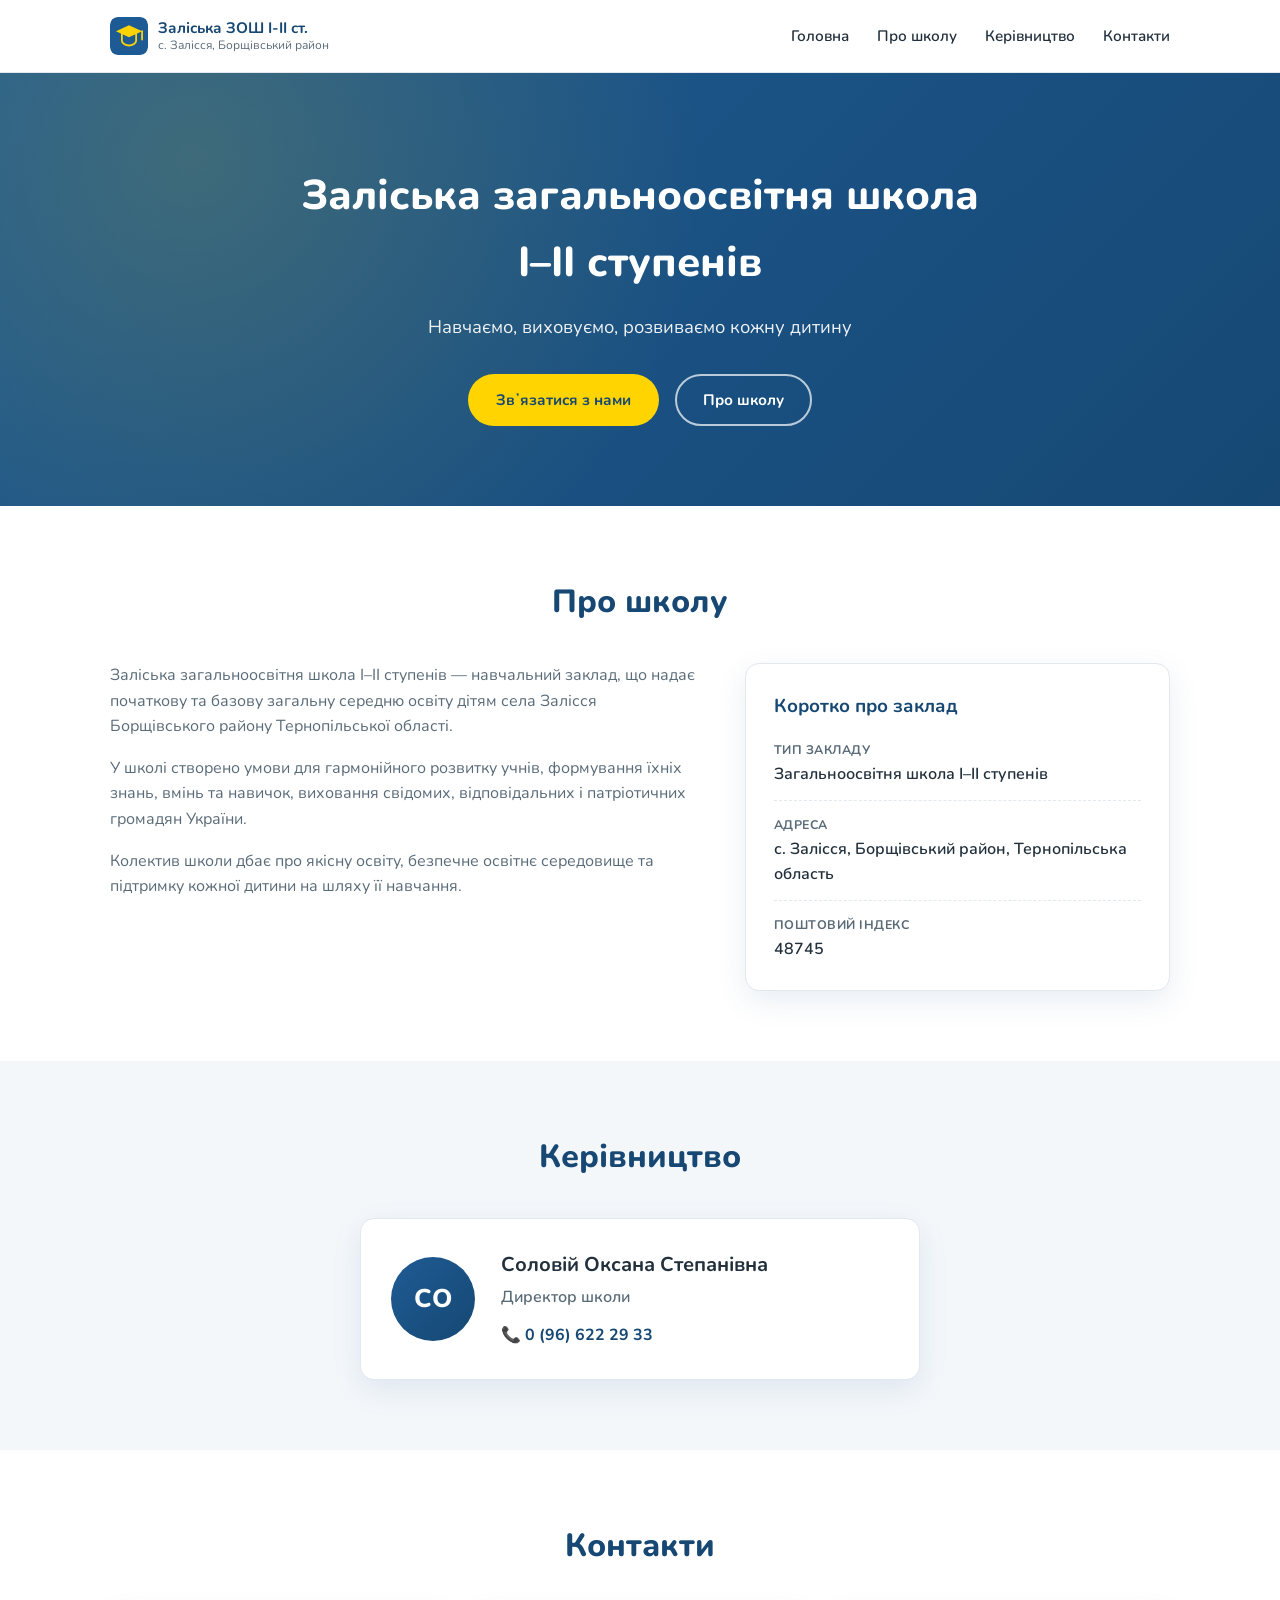
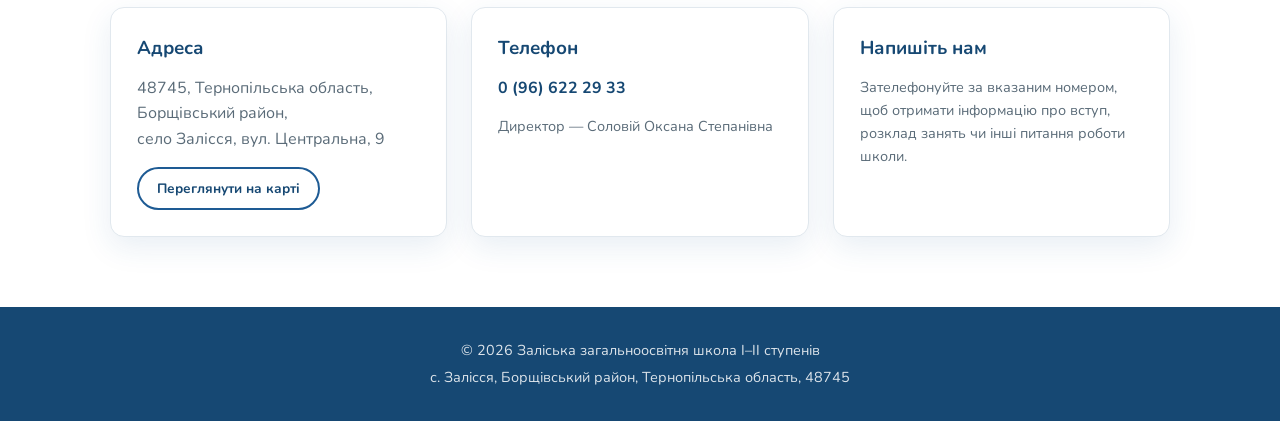
==== index.html @ 1d3a1068 "Add school website for Zaliska ZOSH I-II st. Single-page site (Home, About, Leadership, Contacts) wi" ====
<!DOCTYPE html>
<html lang="uk">
<head>
<meta charset="UTF-8">
<meta name="viewport" content="width=device-width, initial-scale=1.0">
<title>Заліська загальноосвітня школа І-ІІ ступенів</title>
<meta name="description" content="Офіційний сайт Заліської загальноосвітньої школи І-ІІ ступенів, с. Залісся, Борщівський район, Тернопільська область.">
<link rel="icon" type="image/svg+xml" href="assets/favicon.svg">
<link rel="preconnect" href="https://fonts.googleapis.com">
<link rel="preconnect" href="https://fonts.gstatic.com" crossorigin>
<link href="https://fonts.googleapis.com/css2?family=Nunito:wght@400;600;700;800&display=swap" rel="stylesheet">
<link rel="stylesheet" href="css/style.css">
</head>
<body>

<header class="site-header" id="top">
  <div class="container header-inner">
    <a class="brand" href="#top">
      <img src="assets/favicon.svg" alt="" class="brand-logo">
      <span class="brand-text">
        <strong>Заліська ЗОШ І-ІІ ст.</strong>
        <small>с. Залісся, Борщівський район</small>
      </span>
    </a>

    <button class="nav-toggle" id="navToggle" aria-label="Відкрити меню" aria-expanded="false" aria-controls="mainNav">
      <span></span><span></span><span></span>
    </button>

    <nav class="main-nav" id="mainNav">
      <a href="#home">Головна</a>
      <a href="#about">Про школу</a>
      <a href="#leadership">Керівництво</a>
      <a href="#contacts">Контакти</a>
    </nav>
  </div>
</header>

<main>

  <section class="hero" id="home">
    <div class="container hero-inner">
      <h1>Заліська загальноосвітня школа<br>І–ІІ ступенів</h1>
      <p class="hero-subtitle">Навчаємо, виховуємо, розвиваємо кожну дитину</p>
      <div class="hero-actions">
        <a href="#contacts" class="btn btn-primary">Звʼязатися з нами</a>
        <a href="#about" class="btn btn-outline">Про школу</a>
      </div>
    </div>
  </section>

  <section class="section" id="about">
    <div class="container">
      <h2 class="section-title">Про школу</h2>
      <div class="about-grid">
        <div class="about-text">
          <p>
            Заліська загальноосвітня школа І–ІІ ступенів — навчальний заклад, що надає
            початкову та базову загальну середню освіту дітям села Залісся
            Борщівського району Тернопільської області.
          </p>
          <p>
            У школі створено умови для гармонійного розвитку учнів, формування
            їхніх знань, вмінь та навичок, виховання свідомих, відповідальних
            і патріотичних громадян України.
          </p>
          <p>
            Колектив школи дбає про якісну освіту, безпечне освітнє середовище
            та підтримку кожної дитини на шляху її навчання.
          </p>
        </div>
        <div class="about-card">
          <h3>Коротко про заклад</h3>
          <ul class="info-list">
            <li><span>Тип закладу</span>Загальноосвітня школа І–ІІ ступенів</li>
            <li><span>Адреса</span>с. Залісся, Борщівський район, Тернопільська область</li>
            <li><span>Поштовий індекс</span>48745</li>
          </ul>
        </div>
      </div>
    </div>
  </section>

  <section class="section section-alt" id="leadership">
    <div class="container">
      <h2 class="section-title">Керівництво</h2>
      <div class="director-card">
        <div class="director-avatar" aria-hidden="true">СО</div>
        <div class="director-info">
          <h3>Соловій Оксана Степанівна</h3>
          <p class="director-role">Директор школи</p>
          <a class="director-phone" href="tel:+380966222933">
            📞 0 (96) 622 29 33
          </a>
        </div>
      </div>
    </div>
  </section>

  <section class="section" id="contacts">
    <div class="container">
      <h2 class="section-title">Контакти</h2>
      <div class="contacts-grid">

        <div class="contact-card">
          <h3>Адреса</h3>
          <p>
            48745, Тернопільська область,<br>
            Борщівський район,<br>
            село Залісся, вул. Центральна, 9
          </p>
          <a
            class="btn btn-outline btn-small"
            href="https://www.google.com/maps/search/?api=1&query=%D0%A2%D0%B5%D1%80%D0%BD%D0%BE%D0%BF%D1%96%D0%BB%D1%8C%D1%81%D1%8C%D0%BA%D0%B0%20%D0%BE%D0%B1%D0%BB%D0%B0%D1%81%D1%82%D1%8C%2C%20%D0%91%D0%BE%D1%80%D1%89%D1%96%D0%B2%D1%81%D1%8C%D0%BA%D0%B8%D0%B9%20%D1%80%D0%B0%D0%B9%D0%BE%D0%BD%2C%20%D1%81%D0%B5%D0%BB%D0%BE%20%D0%97%D0%B0%D0%BB%D1%96%D1%81%D1%81%D1%8F%2C%20%D0%B2%D1%83%D0%BB.%20%D0%A6%D0%B5%D0%BD%D1%82%D1%80%D0%B0%D0%BB%D1%8C%D0%BD%D0%B0%2C%209"
            target="_blank" rel="noopener">
            Переглянути на карті
          </a>
        </div>

        <div class="contact-card">
          <h3>Телефон</h3>
          <p><a href="tel:+380966222933">0 (96) 622 29 33</a></p>
          <p class="contact-note">Директор — Соловій Оксана Степанівна</p>
        </div>

        <div class="contact-card">
          <h3>Напишіть нам</h3>
          <p class="contact-note">
            Зателефонуйте за вказаним номером, щоб отримати інформацію
            про вступ, розклад занять чи інші питання роботи школи.
          </p>
        </div>

      </div>
    </div>
  </section>

</main>

<footer class="site-footer">
  <div class="container footer-inner">
    <p>© <span id="year"></span> Заліська загальноосвітня школа І–ІІ ступенів</p>
    <p>с. Залісся, Борщівський район, Тернопільська область, 48745</p>
  </div>
</footer>

<script src="js/main.js"></script>
</body>
</html>
---- css/style.css ----
:root {
  --color-primary: #1e5b94;
  --color-primary-dark: #164873;
  --color-accent: #ffd400;
  --color-text: #22303c;
  --color-text-muted: #5a6b78;
  --color-bg: #ffffff;
  --color-bg-alt: #f4f7fa;
  --color-border: #e1e8ee;
  --radius: 14px;
  --shadow: 0 10px 30px rgba(30, 91, 148, 0.1);
  --max-width: 1100px;
  --font: "Nunito", system-ui, -apple-system, "Segoe UI", Roboto, sans-serif;
}

* { box-sizing: border-box; }

html { scroll-behavior: smooth; }

body {
  margin: 0;
  font-family: var(--font);
  color: var(--color-text);
  background: var(--color-bg);
  line-height: 1.6;
}

img { max-width: 100%; display: block; }

.container {
  max-width: var(--max-width);
  margin: 0 auto;
  padding: 0 20px;
}

/* Header */
.site-header {
  position: sticky;
  top: 0;
  z-index: 100;
  background: rgba(255, 255, 255, 0.96);
  backdrop-filter: blur(6px);
  border-bottom: 1px solid var(--color-border);
}

.header-inner {
  display: flex;
  align-items: center;
  justify-content: space-between;
  height: 72px;
}

.brand {
  display: flex;
  align-items: center;
  gap: 10px;
  text-decoration: none;
  color: var(--color-text);
}

.brand-logo {
  width: 38px;
  height: 38px;
  border-radius: 8px;
}

.brand-text {
  display: flex;
  flex-direction: column;
  line-height: 1.25;
}

.brand-text strong {
  font-size: 0.95rem;
  color: var(--color-primary-dark);
}

.brand-text small {
  font-size: 0.75rem;
  color: var(--color-text-muted);
}

.main-nav {
  display: flex;
  gap: 28px;
}

.main-nav a {
  color: var(--color-text);
  text-decoration: none;
  font-weight: 600;
  font-size: 0.95rem;
  transition: color 0.2s ease;
}

.main-nav a:hover {
  color: var(--color-primary);
}

.nav-toggle {
  display: none;
  flex-direction: column;
  justify-content: center;
  gap: 5px;
  width: 40px;
  height: 40px;
  background: none;
  border: none;
  cursor: pointer;
  padding: 0;
}

.nav-toggle span {
  display: block;
  width: 100%;
  height: 2px;
  background: var(--color-primary-dark);
  border-radius: 2px;
}

/* Hero */
.hero {
  background:
    radial-gradient(circle at 15% 20%, rgba(255, 212, 0, 0.15), transparent 45%),
    linear-gradient(135deg, var(--color-primary) 0%, var(--color-primary-dark) 100%);
  color: #fff;
  padding: 90px 0 80px;
  text-align: center;
}

.hero h1 {
  margin: 0 0 16px;
  font-size: clamp(1.8rem, 4vw, 2.6rem);
  font-weight: 800;
}

.hero-subtitle {
  font-size: 1.15rem;
  opacity: 0.92;
  margin: 0 0 32px;
}

.hero-actions {
  display: flex;
  gap: 16px;
  justify-content: center;
  flex-wrap: wrap;
}

/* Buttons */
.btn {
  display: inline-block;
  padding: 12px 26px;
  border-radius: 999px;
  font-weight: 700;
  text-decoration: none;
  font-size: 0.95rem;
  transition: transform 0.15s ease, box-shadow 0.15s ease, background 0.15s ease;
  border: 2px solid transparent;
}

.btn-primary {
  background: var(--color-accent);
  color: var(--color-primary-dark);
}

.btn-primary:hover {
  transform: translateY(-2px);
  box-shadow: 0 8px 20px rgba(255, 212, 0, 0.35);
}

.btn-outline {
  border-color: rgba(255, 255, 255, 0.7);
  color: #fff;
}

.btn-outline:hover {
  background: rgba(255, 255, 255, 0.12);
}

.contact-card .btn-outline {
  border-color: var(--color-primary);
  color: var(--color-primary-dark);
}

.contact-card .btn-outline:hover {
  background: rgba(30, 91, 148, 0.08);
}

.btn-small {
  padding: 9px 18px;
  font-size: 0.85rem;
}

/* Sections */
.section {
  padding: 70px 0;
}

.section-alt {
  background: var(--color-bg-alt);
}

.section-title {
  font-size: clamp(1.5rem, 3vw, 2rem);
  font-weight: 800;
  color: var(--color-primary-dark);
  margin: 0 0 36px;
  text-align: center;
}

/* About */
.about-grid {
  display: grid;
  grid-template-columns: 1.4fr 1fr;
  gap: 40px;
  align-items: start;
}

.about-text p {
  color: var(--color-text-muted);
  margin: 0 0 16px;
}

.about-card {
  background: #fff;
  border: 1px solid var(--color-border);
  border-radius: var(--radius);
  padding: 28px;
  box-shadow: var(--shadow);
}

.about-card h3 {
  margin: 0 0 18px;
  color: var(--color-primary-dark);
}

.info-list {
  list-style: none;
  margin: 0;
  padding: 0;
  display: flex;
  flex-direction: column;
  gap: 14px;
}

.info-list li {
  display: flex;
  flex-direction: column;
  gap: 2px;
  font-weight: 600;
  border-bottom: 1px dashed var(--color-border);
  padding-bottom: 12px;
}

.info-list li:last-child {
  border-bottom: none;
  padding-bottom: 0;
}

.info-list li span {
  font-weight: 700;
  font-size: 0.78rem;
  text-transform: uppercase;
  letter-spacing: 0.04em;
  color: var(--color-text-muted);
}

/* Director */
.director-card {
  display: flex;
  align-items: center;
  gap: 26px;
  background: #fff;
  border: 1px solid var(--color-border);
  border-radius: var(--radius);
  padding: 30px;
  max-width: 560px;
  margin: 0 auto;
  box-shadow: var(--shadow);
}

.director-avatar {
  flex-shrink: 0;
  width: 84px;
  height: 84px;
  border-radius: 50%;
  background: linear-gradient(135deg, var(--color-primary), var(--color-primary-dark));
  color: #fff;
  display: flex;
  align-items: center;
  justify-content: center;
  font-weight: 800;
  font-size: 1.6rem;
}

.director-info h3 {
  margin: 0 0 4px;
  font-size: 1.25rem;
}

.director-role {
  margin: 0 0 12px;
  color: var(--color-text-muted);
  font-weight: 600;
}

.director-phone {
  display: inline-block;
  color: var(--color-primary-dark);
  font-weight: 700;
  text-decoration: none;
}

.director-phone:hover {
  text-decoration: underline;
}

/* Contacts */
.contacts-grid {
  display: grid;
  grid-template-columns: repeat(3, 1fr);
  gap: 24px;
}

.contact-card {
  background: #fff;
  border: 1px solid var(--color-border);
  border-radius: var(--radius);
  padding: 26px;
  box-shadow: var(--shadow);
}

.contact-card h3 {
  margin: 0 0 12px;
  color: var(--color-primary-dark);
}

.contact-card p {
  margin: 0 0 14px;
  color: var(--color-text-muted);
}

.contact-card a {
  color: var(--color-primary-dark);
  font-weight: 700;
  text-decoration: none;
}

.contact-card a:hover {
  text-decoration: underline;
}

.contact-note {
  font-size: 0.9rem;
}

/* Footer */
.site-footer {
  background: var(--color-primary-dark);
  color: rgba(255, 255, 255, 0.85);
  padding: 28px 0;
  text-align: center;
  font-size: 0.9rem;
}

.footer-inner p {
  margin: 4px 0;
}

/* Responsive */
@media (max-width: 860px) {
  .about-grid,
  .contacts-grid {
    grid-template-columns: 1fr;
  }
}

@media (max-width: 720px) {
  .nav-toggle {
    display: flex;
  }

  .main-nav {
    position: absolute;
    top: 72px;
    left: 0;
    right: 0;
    background: #fff;
    border-bottom: 1px solid var(--color-border);
    flex-direction: column;
    gap: 0;
    max-height: 0;
    overflow: hidden;
    transition: max-height 0.25s ease;
  }

  .main-nav.open {
    max-height: 260px;
  }

  .main-nav a {
    padding: 16px 20px;
    border-top: 1px solid var(--color-border);
  }

  .director-card {
    flex-direction: column;
    text-align: center;
  }
}
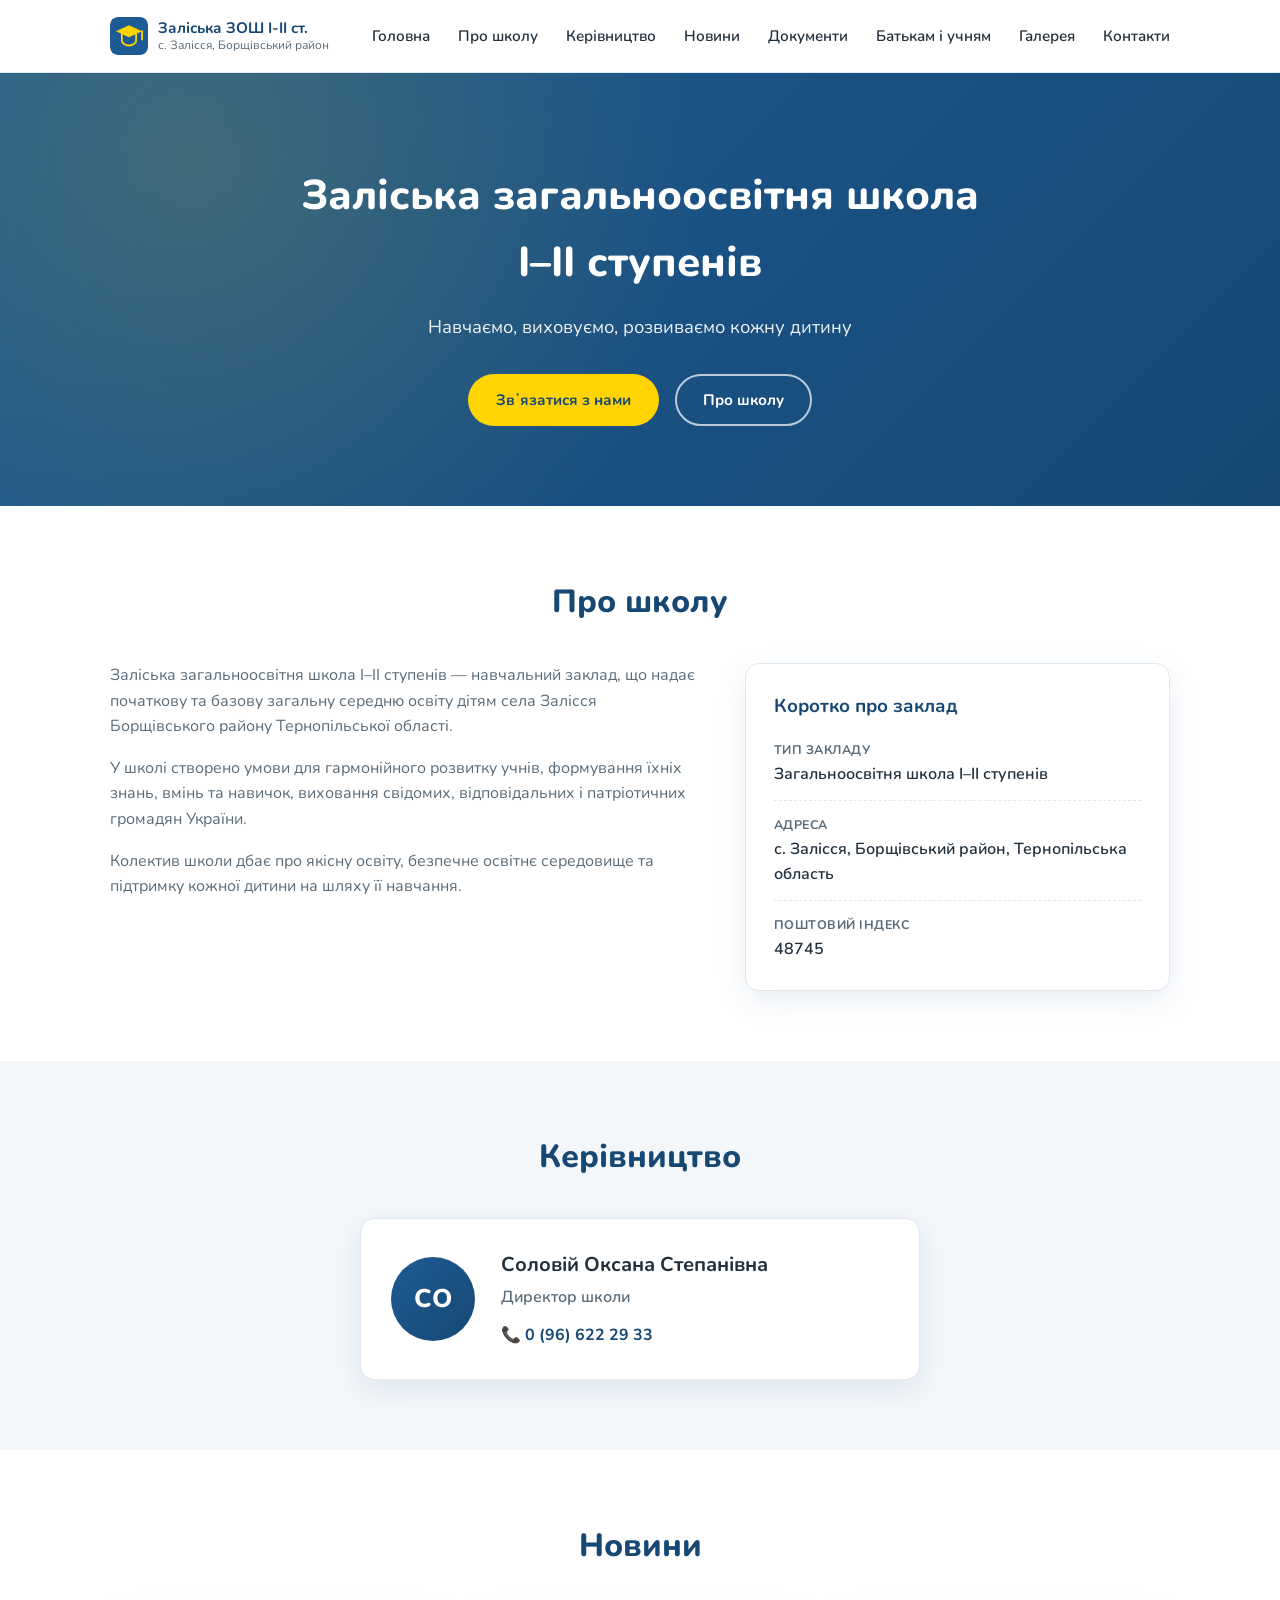
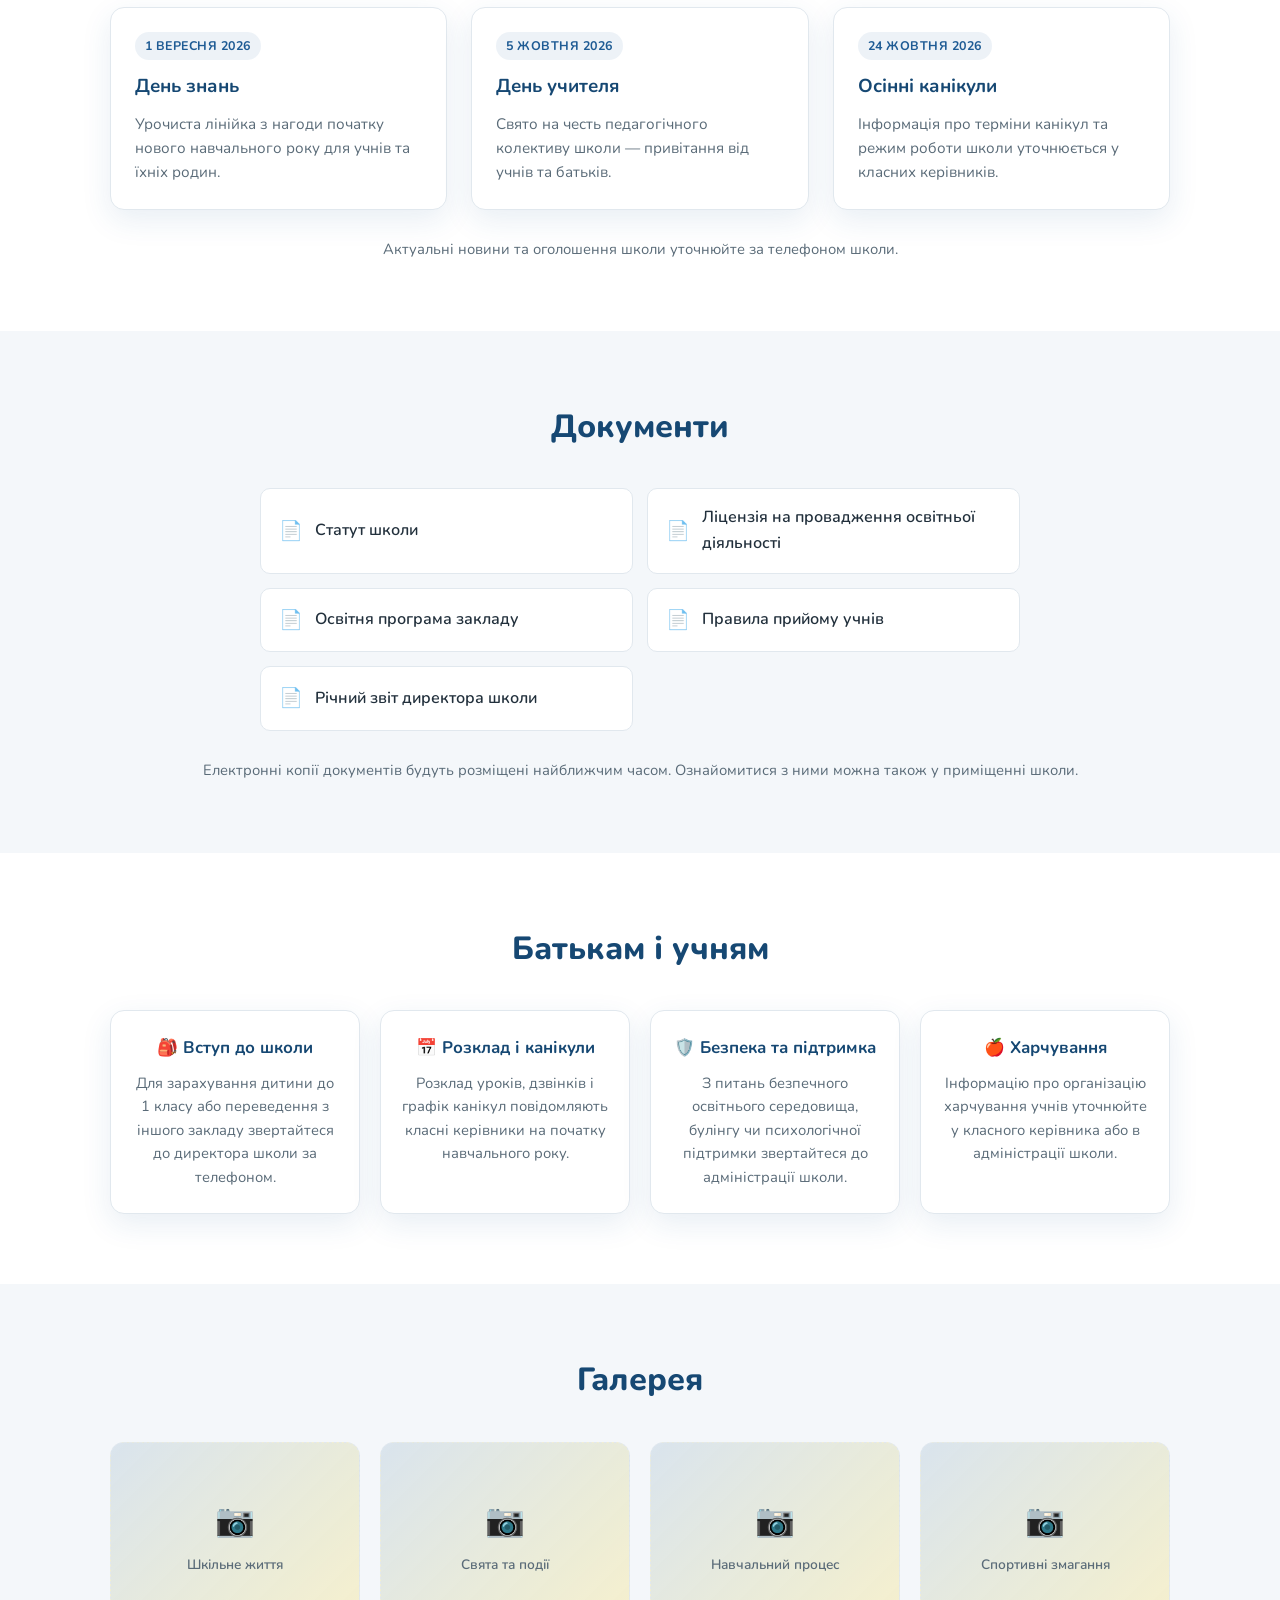
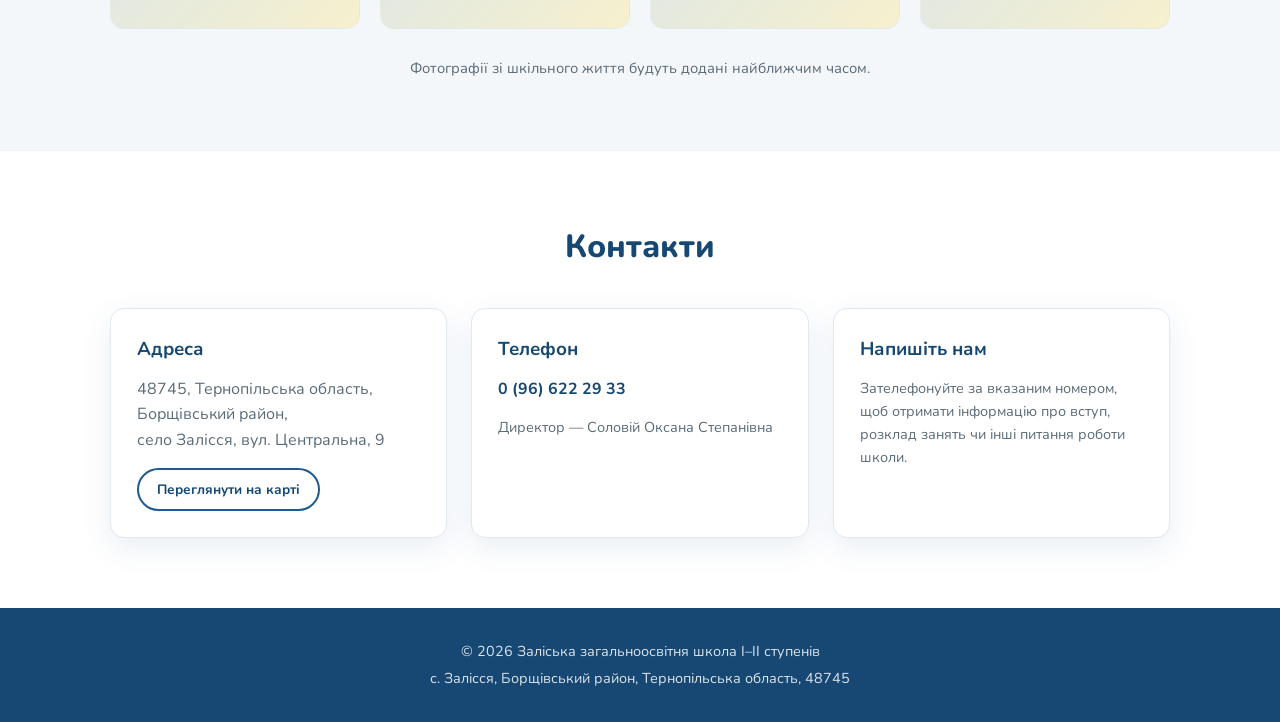
==== commit 57247cff: "Add News, Documents, Parents & Students, and Gallery sections Rounds out the school site with the se" ====
--- a/index.html
+++ b/index.html
@@ -31,6 +31,10 @@
       <a href="#home">Головна</a>
       <a href="#about">Про школу</a>
       <a href="#leadership">Керівництво</a>
+      <a href="#news">Новини</a>
+      <a href="#documents">Документи</a>
+      <a href="#parents">Батькам і учням</a>
+      <a href="#gallery">Галерея</a>
       <a href="#contacts">Контакти</a>
     </nav>
   </div>
@@ -97,6 +101,97 @@
     </div>
   </section>
 
+  <section class="section" id="news">
+    <div class="container">
+      <h2 class="section-title">Новини</h2>
+      <!-- Приклади новин. Замінюйте датою, заголовком і текстом реальної події школи. -->
+      <div class="news-grid">
+        <article class="news-card">
+          <time class="news-date" datetime="2026-09-01">1 вересня 2026</time>
+          <h3>День знань</h3>
+          <p>Урочиста лінійка з нагоди початку нового навчального року для учнів та їхніх родин.</p>
+        </article>
+        <article class="news-card">
+          <time class="news-date" datetime="2026-10-05">5 жовтня 2026</time>
+          <h3>День учителя</h3>
+          <p>Свято на честь педагогічного колективу школи — привітання від учнів та батьків.</p>
+        </article>
+        <article class="news-card">
+          <time class="news-date" datetime="2026-10-24">24 жовтня 2026</time>
+          <h3>Осінні канікули</h3>
+          <p>Інформація про терміни канікул та режим роботи школи уточнюється у класних керівників.</p>
+        </article>
+      </div>
+      <p class="section-note">Актуальні новини та оголошення школи уточнюйте за телефоном школи.</p>
+    </div>
+  </section>
+
+  <section class="section section-alt" id="documents">
+    <div class="container">
+      <h2 class="section-title">Документи</h2>
+      <ul class="docs-list">
+        <li>
+          <span class="docs-icon" aria-hidden="true">📄</span>
+          <span>Статут школи</span>
+        </li>
+        <li>
+          <span class="docs-icon" aria-hidden="true">📄</span>
+          <span>Ліцензія на провадження освітньої діяльності</span>
+        </li>
+        <li>
+          <span class="docs-icon" aria-hidden="true">📄</span>
+          <span>Освітня програма закладу</span>
+        </li>
+        <li>
+          <span class="docs-icon" aria-hidden="true">📄</span>
+          <span>Правила прийому учнів</span>
+        </li>
+        <li>
+          <span class="docs-icon" aria-hidden="true">📄</span>
+          <span>Річний звіт директора школи</span>
+        </li>
+      </ul>
+      <p class="section-note">Електронні копії документів будуть розміщені найближчим часом. Ознайомитися з ними можна також у приміщенні школи.</p>
+    </div>
+  </section>
+
+  <section class="section" id="parents">
+    <div class="container">
+      <h2 class="section-title">Батькам і учням</h2>
+      <div class="parents-grid">
+        <div class="parents-card">
+          <h3>🎒 Вступ до школи</h3>
+          <p>Для зарахування дитини до 1 класу або переведення з іншого закладу звертайтеся до директора школи за телефоном.</p>
+        </div>
+        <div class="parents-card">
+          <h3>📅 Розклад і канікули</h3>
+          <p>Розклад уроків, дзвінків і графік канікул повідомляють класні керівники на початку навчального року.</p>
+        </div>
+        <div class="parents-card">
+          <h3>🛡️ Безпека та підтримка</h3>
+          <p>З питань безпечного освітнього середовища, булінгу чи психологічної підтримки звертайтеся до адміністрації школи.</p>
+        </div>
+        <div class="parents-card">
+          <h3>🍎 Харчування</h3>
+          <p>Інформацію про організацію харчування учнів уточнюйте у класного керівника або в адміністрації школи.</p>
+        </div>
+      </div>
+    </div>
+  </section>
+
+  <section class="section section-alt" id="gallery">
+    <div class="container">
+      <h2 class="section-title">Галерея</h2>
+      <div class="gallery-grid">
+        <div class="gallery-placeholder">📷<span>Шкільне життя</span></div>
+        <div class="gallery-placeholder">📷<span>Свята та події</span></div>
+        <div class="gallery-placeholder">📷<span>Навчальний процес</span></div>
+        <div class="gallery-placeholder">📷<span>Спортивні змагання</span></div>
+      </div>
+      <p class="section-note">Фотографії зі шкільного життя будуть додані найближчим часом.</p>
+    </div>
+  </section>
+
   <section class="section" id="contacts">
     <div class="container">
       <h2 class="section-title">Контакти</h2>
--- a/css/style.css
+++ b/css/style.css
@@ -316,6 +316,134 @@
   text-decoration: underline;
 }
 
+.section-note {
+  margin: 28px 0 0;
+  text-align: center;
+  color: var(--color-text-muted);
+  font-size: 0.92rem;
+}
+
+/* News */
+.news-grid {
+  display: grid;
+  grid-template-columns: repeat(3, 1fr);
+  gap: 24px;
+}
+
+.news-card {
+  background: #fff;
+  border: 1px solid var(--color-border);
+  border-radius: var(--radius);
+  padding: 24px;
+  box-shadow: var(--shadow);
+}
+
+.news-date {
+  display: inline-block;
+  font-size: 0.78rem;
+  font-weight: 700;
+  text-transform: uppercase;
+  letter-spacing: 0.04em;
+  color: var(--color-primary);
+  background: rgba(30, 91, 148, 0.08);
+  padding: 4px 10px;
+  border-radius: 999px;
+  margin-bottom: 12px;
+}
+
+.news-card h3 {
+  margin: 0 0 10px;
+  color: var(--color-primary-dark);
+}
+
+.news-card p {
+  margin: 0;
+  color: var(--color-text-muted);
+  font-size: 0.95rem;
+}
+
+/* Documents */
+.docs-list {
+  list-style: none;
+  margin: 0;
+  padding: 0;
+  display: grid;
+  grid-template-columns: repeat(2, 1fr);
+  gap: 14px;
+  max-width: 760px;
+  margin-inline: auto;
+}
+
+.docs-list li {
+  display: flex;
+  align-items: center;
+  gap: 12px;
+  background: #fff;
+  border: 1px solid var(--color-border);
+  border-radius: 10px;
+  padding: 16px 18px;
+  font-weight: 600;
+}
+
+.docs-icon {
+  font-size: 1.2rem;
+}
+
+/* Parents & students */
+.parents-grid {
+  display: grid;
+  grid-template-columns: repeat(4, 1fr);
+  gap: 20px;
+}
+
+.parents-card {
+  background: #fff;
+  border: 1px solid var(--color-border);
+  border-radius: var(--radius);
+  padding: 24px 20px;
+  box-shadow: var(--shadow);
+  text-align: center;
+}
+
+.parents-card h3 {
+  margin: 0 0 10px;
+  font-size: 1.05rem;
+  color: var(--color-primary-dark);
+}
+
+.parents-card p {
+  margin: 0;
+  color: var(--color-text-muted);
+  font-size: 0.92rem;
+}
+
+/* Gallery */
+.gallery-grid {
+  display: grid;
+  grid-template-columns: repeat(4, 1fr);
+  gap: 20px;
+}
+
+.gallery-placeholder {
+  aspect-ratio: 4 / 3;
+  border-radius: var(--radius);
+  background: linear-gradient(135deg, rgba(30, 91, 148, 0.12), rgba(255, 212, 0, 0.18));
+  border: 1px dashed var(--color-border);
+  display: flex;
+  flex-direction: column;
+  align-items: center;
+  justify-content: center;
+  gap: 8px;
+  font-size: 2rem;
+  color: var(--color-primary);
+}
+
+.gallery-placeholder span {
+  font-size: 0.85rem;
+  font-weight: 600;
+  color: var(--color-text-muted);
+}
+
 /* Contacts */
 .contacts-grid {
   display: grid;
@@ -371,8 +499,15 @@
 /* Responsive */
 @media (max-width: 860px) {
   .about-grid,
-  .contacts-grid {
+  .contacts-grid,
+  .news-grid {
     grid-template-columns: 1fr;
+  }
+
+  .parents-grid,
+  .gallery-grid,
+  .docs-list {
+    grid-template-columns: 1fr 1fr;
   }
 }
 
@@ -392,11 +527,18 @@
     gap: 0;
     max-height: 0;
     overflow: hidden;
+    overflow-y: auto;
     transition: max-height 0.25s ease;
   }
 
   .main-nav.open {
-    max-height: 260px;
+    max-height: calc(100vh - 72px);
+  }
+
+  .parents-grid,
+  .gallery-grid,
+  .docs-list {
+    grid-template-columns: 1fr;
   }
 
   .main-nav a {
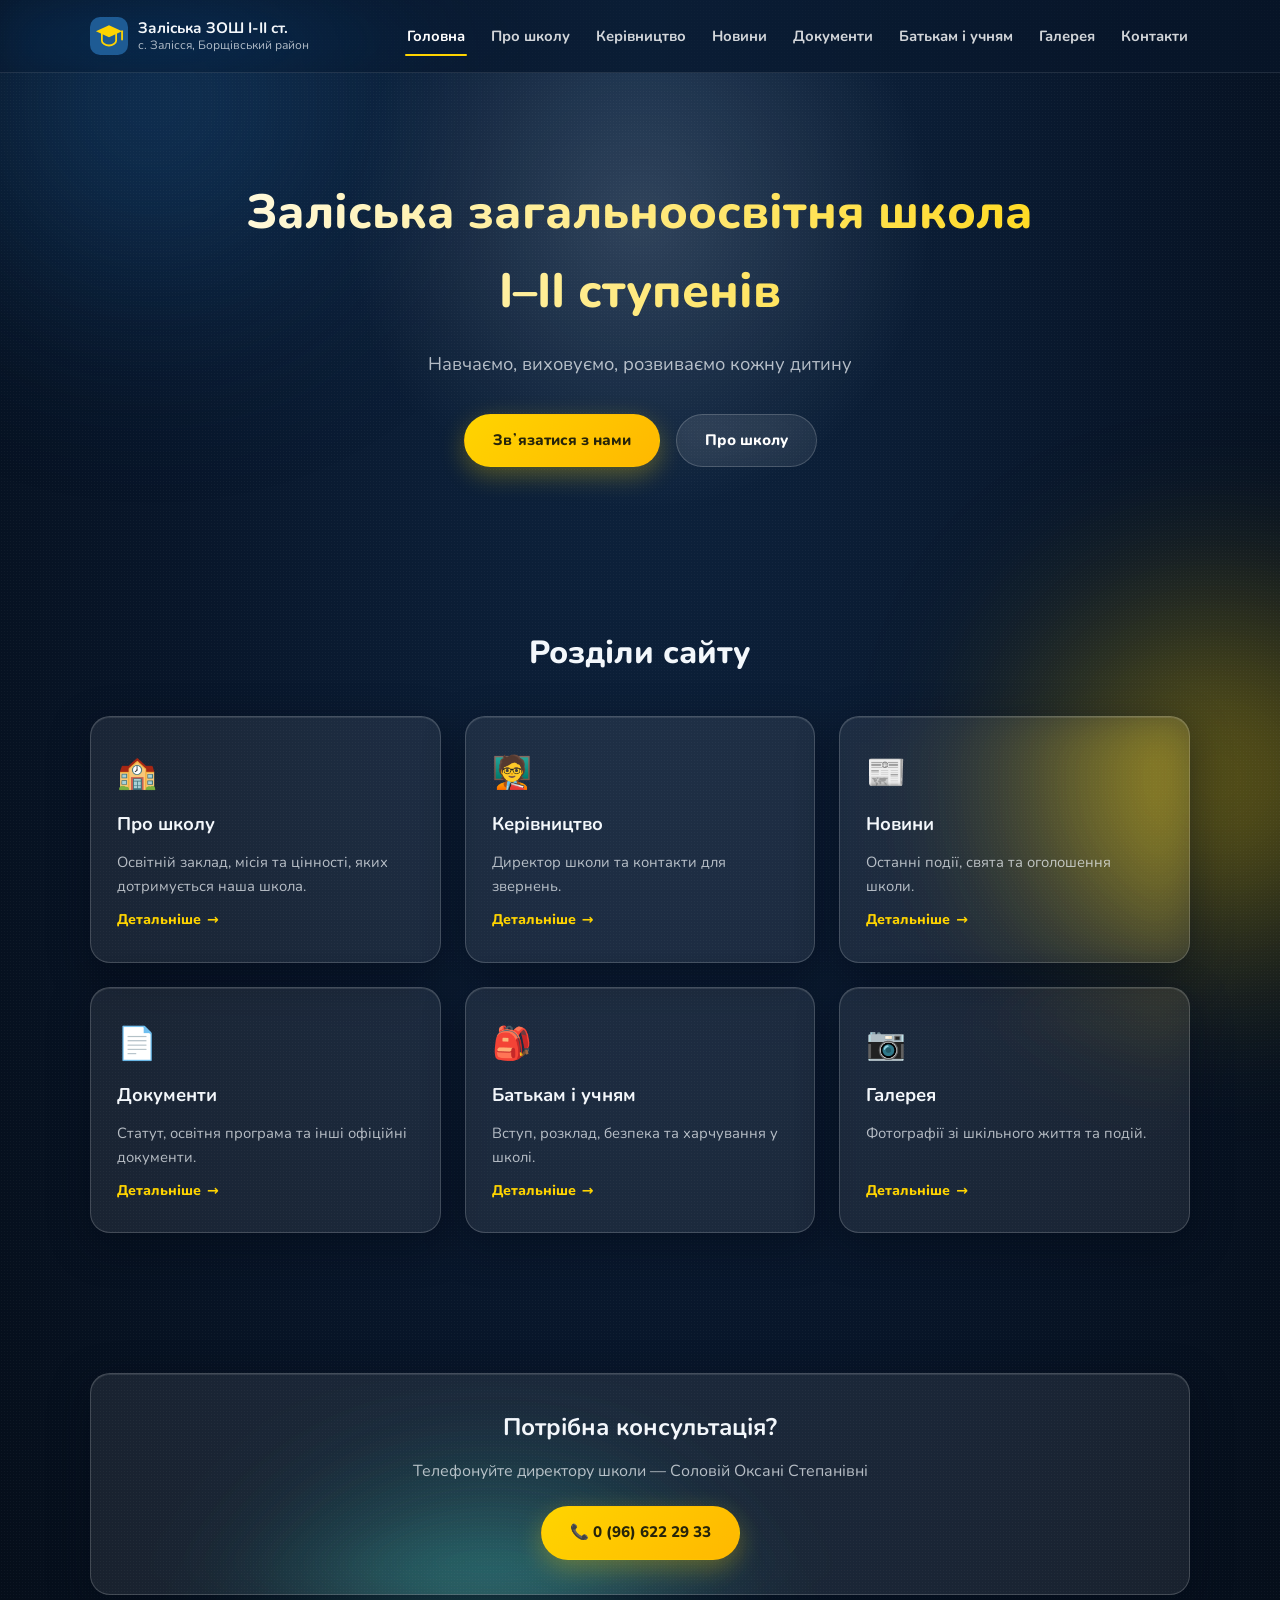
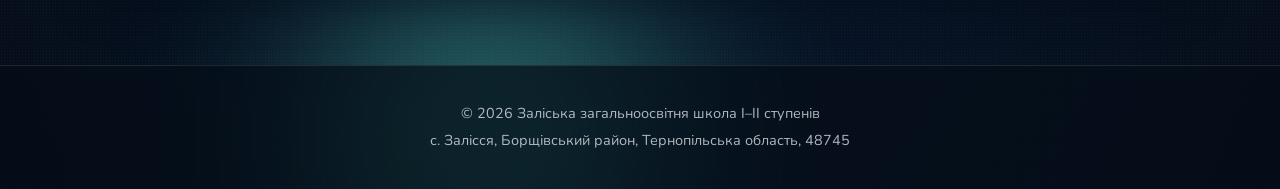
==== commit 178a4358: "Split site into separate pages and redesign with liquid-glass UI Break the single long page into ded" ====
--- a/index.html
+++ b/index.html
@@ -13,9 +13,16 @@
 </head>
 <body>
 
+<div class="bg-blobs" aria-hidden="true">
+  <div class="blob blob-1"></div>
+  <div class="blob blob-2"></div>
+  <div class="blob blob-3"></div>
+</div>
+<div class="grain" aria-hidden="true"></div>
+
 <header class="site-header" id="top">
   <div class="container header-inner">
-    <a class="brand" href="#top">
+    <a class="brand" href="index.html">
       <img src="assets/favicon.svg" alt="" class="brand-logo">
       <span class="brand-text">
         <strong>Заліська ЗОШ І-ІІ ст.</strong>
@@ -28,204 +35,90 @@
     </button>
 
     <nav class="main-nav" id="mainNav">
-      <a href="#home">Головна</a>
-      <a href="#about">Про школу</a>
-      <a href="#leadership">Керівництво</a>
-      <a href="#news">Новини</a>
-      <a href="#documents">Документи</a>
-      <a href="#parents">Батькам і учням</a>
-      <a href="#gallery">Галерея</a>
-      <a href="#contacts">Контакти</a>
+      <a href="index.html">Головна</a>
+      <a href="pro-shkolu.html">Про школу</a>
+      <a href="kerivnytstvo.html">Керівництво</a>
+      <a href="novyny.html">Новини</a>
+      <a href="dokumenty.html">Документи</a>
+      <a href="batky-uchni.html">Батькам і учням</a>
+      <a href="galereya.html">Галерея</a>
+      <a href="kontakty.html">Контакти</a>
     </nav>
   </div>
 </header>
 
 <main>
 
-  <section class="hero" id="home">
+  <section class="hero">
     <div class="container hero-inner">
       <h1>Заліська загальноосвітня школа<br>І–ІІ ступенів</h1>
       <p class="hero-subtitle">Навчаємо, виховуємо, розвиваємо кожну дитину</p>
       <div class="hero-actions">
-        <a href="#contacts" class="btn btn-primary">Звʼязатися з нами</a>
-        <a href="#about" class="btn btn-outline">Про школу</a>
+        <a href="kontakty.html" class="btn btn-primary">Звʼязатися з нами</a>
+        <a href="pro-shkolu.html" class="btn btn-outline">Про школу</a>
       </div>
     </div>
   </section>
 
-  <section class="section" id="about">
+  <section class="section">
     <div class="container">
-      <h2 class="section-title">Про школу</h2>
-      <div class="about-grid">
-        <div class="about-text">
-          <p>
-            Заліська загальноосвітня школа І–ІІ ступенів — навчальний заклад, що надає
-            початкову та базову загальну середню освіту дітям села Залісся
-            Борщівського району Тернопільської області.
-          </p>
-          <p>
-            У школі створено умови для гармонійного розвитку учнів, формування
-            їхніх знань, вмінь та навичок, виховання свідомих, відповідальних
-            і патріотичних громадян України.
-          </p>
-          <p>
-            Колектив школи дбає про якісну освіту, безпечне освітнє середовище
-            та підтримку кожної дитини на шляху її навчання.
-          </p>
-        </div>
-        <div class="about-card">
-          <h3>Коротко про заклад</h3>
-          <ul class="info-list">
-            <li><span>Тип закладу</span>Загальноосвітня школа І–ІІ ступенів</li>
-            <li><span>Адреса</span>с. Залісся, Борщівський район, Тернопільська область</li>
-            <li><span>Поштовий індекс</span>48745</li>
-          </ul>
-        </div>
+      <h2 class="section-title reveal">Розділи сайту</h2>
+      <div class="highlight-grid">
+
+        <a class="highlight-card glass glass-hover reveal" style="--i:0" href="pro-shkolu.html">
+          <span class="highlight-icon">🏫</span>
+          <h3>Про школу</h3>
+          <p>Освітній заклад, місія та цінності, яких дотримується наша школа.</p>
+          <span class="highlight-link">Детальніше <span>→</span></span>
+        </a>
+
+        <a class="highlight-card glass glass-hover reveal" style="--i:1" href="kerivnytstvo.html">
+          <span class="highlight-icon">🧑‍🏫</span>
+          <h3>Керівництво</h3>
+          <p>Директор школи та контакти для звернень.</p>
+          <span class="highlight-link">Детальніше <span>→</span></span>
+        </a>
+
+        <a class="highlight-card glass glass-hover reveal" style="--i:2" href="novyny.html">
+          <span class="highlight-icon">📰</span>
+          <h3>Новини</h3>
+          <p>Останні події, свята та оголошення школи.</p>
+          <span class="highlight-link">Детальніше <span>→</span></span>
+        </a>
+
+        <a class="highlight-card glass glass-hover reveal" style="--i:3" href="dokumenty.html">
+          <span class="highlight-icon">📄</span>
+          <h3>Документи</h3>
+          <p>Статут, освітня програма та інші офіційні документи.</p>
+          <span class="highlight-link">Детальніше <span>→</span></span>
+        </a>
+
+        <a class="highlight-card glass glass-hover reveal" style="--i:4" href="batky-uchni.html">
+          <span class="highlight-icon">🎒</span>
+          <h3>Батькам і учням</h3>
+          <p>Вступ, розклад, безпека та харчування у школі.</p>
+          <span class="highlight-link">Детальніше <span>→</span></span>
+        </a>
+
+        <a class="highlight-card glass glass-hover reveal" style="--i:5" href="galereya.html">
+          <span class="highlight-icon">📷</span>
+          <h3>Галерея</h3>
+          <p>Фотографії зі шкільного життя та подій.</p>
+          <span class="highlight-link">Детальніше <span>→</span></span>
+        </a>
+
       </div>
     </div>
   </section>
 
-  <section class="section section-alt" id="leadership">
+  <section class="section">
     <div class="container">
-      <h2 class="section-title">Керівництво</h2>
-      <div class="director-card">
-        <div class="director-avatar" aria-hidden="true">СО</div>
-        <div class="director-info">
-          <h3>Соловій Оксана Степанівна</h3>
-          <p class="director-role">Директор школи</p>
-          <a class="director-phone" href="tel:+380966222933">
-            📞 0 (96) 622 29 33
-          </a>
-        </div>
-      </div>
-    </div>
-  </section>
-
-  <section class="section" id="news">
-    <div class="container">
-      <h2 class="section-title">Новини</h2>
-      <!-- Приклади новин. Замінюйте датою, заголовком і текстом реальної події школи. -->
-      <div class="news-grid">
-        <article class="news-card">
-          <time class="news-date" datetime="2026-09-01">1 вересня 2026</time>
-          <h3>День знань</h3>
-          <p>Урочиста лінійка з нагоди початку нового навчального року для учнів та їхніх родин.</p>
-        </article>
-        <article class="news-card">
-          <time class="news-date" datetime="2026-10-05">5 жовтня 2026</time>
-          <h3>День учителя</h3>
-          <p>Свято на честь педагогічного колективу школи — привітання від учнів та батьків.</p>
-        </article>
-        <article class="news-card">
-          <time class="news-date" datetime="2026-10-24">24 жовтня 2026</time>
-          <h3>Осінні канікули</h3>
-          <p>Інформація про терміни канікул та режим роботи школи уточнюється у класних керівників.</p>
-        </article>
-      </div>
-      <p class="section-note">Актуальні новини та оголошення школи уточнюйте за телефоном школи.</p>
-    </div>
-  </section>
-
-  <section class="section section-alt" id="documents">
-    <div class="container">
-      <h2 class="section-title">Документи</h2>
-      <ul class="docs-list">
-        <li>
-          <span class="docs-icon" aria-hidden="true">📄</span>
-          <span>Статут школи</span>
-        </li>
-        <li>
-          <span class="docs-icon" aria-hidden="true">📄</span>
-          <span>Ліцензія на провадження освітньої діяльності</span>
-        </li>
-        <li>
-          <span class="docs-icon" aria-hidden="true">📄</span>
-          <span>Освітня програма закладу</span>
-        </li>
-        <li>
-          <span class="docs-icon" aria-hidden="true">📄</span>
-          <span>Правила прийому учнів</span>
-        </li>
-        <li>
-          <span class="docs-icon" aria-hidden="true">📄</span>
-          <span>Річний звіт директора школи</span>
-        </li>
-      </ul>
-      <p class="section-note">Електронні копії документів будуть розміщені найближчим часом. Ознайомитися з ними можна також у приміщенні школи.</p>
-    </div>
-  </section>
-
-  <section class="section" id="parents">
-    <div class="container">
-      <h2 class="section-title">Батькам і учням</h2>
-      <div class="parents-grid">
-        <div class="parents-card">
-          <h3>🎒 Вступ до школи</h3>
-          <p>Для зарахування дитини до 1 класу або переведення з іншого закладу звертайтеся до директора школи за телефоном.</p>
-        </div>
-        <div class="parents-card">
-          <h3>📅 Розклад і канікули</h3>
-          <p>Розклад уроків, дзвінків і графік канікул повідомляють класні керівники на початку навчального року.</p>
-        </div>
-        <div class="parents-card">
-          <h3>🛡️ Безпека та підтримка</h3>
-          <p>З питань безпечного освітнього середовища, булінгу чи психологічної підтримки звертайтеся до адміністрації школи.</p>
-        </div>
-        <div class="parents-card">
-          <h3>🍎 Харчування</h3>
-          <p>Інформацію про організацію харчування учнів уточнюйте у класного керівника або в адміністрації школи.</p>
-        </div>
-      </div>
-    </div>
-  </section>
-
-  <section class="section section-alt" id="gallery">
-    <div class="container">
-      <h2 class="section-title">Галерея</h2>
-      <div class="gallery-grid">
-        <div class="gallery-placeholder">📷<span>Шкільне життя</span></div>
-        <div class="gallery-placeholder">📷<span>Свята та події</span></div>
-        <div class="gallery-placeholder">📷<span>Навчальний процес</span></div>
-        <div class="gallery-placeholder">📷<span>Спортивні змагання</span></div>
-      </div>
-      <p class="section-note">Фотографії зі шкільного життя будуть додані найближчим часом.</p>
-    </div>
-  </section>
-
-  <section class="section" id="contacts">
-    <div class="container">
-      <h2 class="section-title">Контакти</h2>
-      <div class="contacts-grid">
-
-        <div class="contact-card">
-          <h3>Адреса</h3>
-          <p>
-            48745, Тернопільська область,<br>
-            Борщівський район,<br>
-            село Залісся, вул. Центральна, 9
-          </p>
-          <a
-            class="btn btn-outline btn-small"
-            href="https://www.google.com/maps/search/?api=1&query=%D0%A2%D0%B5%D1%80%D0%BD%D0%BE%D0%BF%D1%96%D0%BB%D1%8C%D1%81%D1%8C%D0%BA%D0%B0%20%D0%BE%D0%B1%D0%BB%D0%B0%D1%81%D1%82%D1%8C%2C%20%D0%91%D0%BE%D1%80%D1%89%D1%96%D0%B2%D1%81%D1%8C%D0%BA%D0%B8%D0%B9%20%D1%80%D0%B0%D0%B9%D0%BE%D0%BD%2C%20%D1%81%D0%B5%D0%BB%D0%BE%20%D0%97%D0%B0%D0%BB%D1%96%D1%81%D1%81%D1%8F%2C%20%D0%B2%D1%83%D0%BB.%20%D0%A6%D0%B5%D0%BD%D1%82%D1%80%D0%B0%D0%BB%D1%8C%D0%BD%D0%B0%2C%209"
-            target="_blank" rel="noopener">
-            Переглянути на карті
-          </a>
-        </div>
-
-        <div class="contact-card">
-          <h3>Телефон</h3>
-          <p><a href="tel:+380966222933">0 (96) 622 29 33</a></p>
-          <p class="contact-note">Директор — Соловій Оксана Степанівна</p>
-        </div>
-
-        <div class="contact-card">
-          <h3>Напишіть нам</h3>
-          <p class="contact-note">
-            Зателефонуйте за вказаним номером, щоб отримати інформацію
-            про вступ, розклад занять чи інші питання роботи школи.
-          </p>
-        </div>
-
+      <div class="glass reveal" style="padding: 34px; text-align:center;">
+        <h2 style="margin:0 0 10px;">Потрібна консультація?</h2>
+        <p style="color:var(--color-text-muted); margin:0 0 22px;">
+          Телефонуйте директору школи — Соловій Оксані Степанівні
+        </p>
+        <a class="btn btn-primary" href="tel:+380966222933">📞 0 (96) 622 29 33</a>
       </div>
     </div>
   </section>
@@ -239,6 +132,8 @@
   </div>
 </footer>
 
+<a href="#top" id="toTop" class="glass to-top" aria-label="Прокрутити нагору">↑</a>
+
 <script src="js/main.js"></script>
 </body>
 </html>
--- a/css/style.css
+++ b/css/style.css
@@ -1,31 +1,57 @@
 :root {
-  --color-primary: #1e5b94;
-  --color-primary-dark: #164873;
+  --color-primary: #4fa8ff;
+  --color-primary-dark: #1e5b94;
   --color-accent: #ffd400;
-  --color-text: #22303c;
-  --color-text-muted: #5a6b78;
-  --color-bg: #ffffff;
-  --color-bg-alt: #f4f7fa;
-  --color-border: #e1e8ee;
-  --radius: 14px;
-  --shadow: 0 10px 30px rgba(30, 91, 148, 0.1);
-  --max-width: 1100px;
+  --color-teal: #5eead4;
+  --color-text: #f3f7fb;
+  --color-text-muted: rgba(243, 247, 251, 0.72);
+  --bg-deep: #08162a;
+  --glass-bg: rgba(255, 255, 255, 0.08);
+  --glass-bg-strong: rgba(255, 255, 255, 0.14);
+  --glass-border: rgba(255, 255, 255, 0.18);
+  --radius: 20px;
+  --radius-sm: 12px;
+  --shadow: 0 12px 40px rgba(2, 8, 20, 0.45), inset 0 1px 0 rgba(255, 255, 255, 0.1);
+  --shadow-hover: 0 20px 55px rgba(2, 8, 20, 0.55), inset 0 1px 0 rgba(255, 255, 255, 0.16);
+  --max-width: 1140px;
   --font: "Nunito", system-ui, -apple-system, "Segoe UI", Roboto, sans-serif;
 }
 
 * { box-sizing: border-box; }
 
-html { scroll-behavior: smooth; }
+html {
+  scroll-behavior: smooth;
+}
+
+@media (prefers-reduced-motion: reduce) {
+  html { scroll-behavior: auto; }
+  *, *::before, *::after {
+    animation-duration: 0.001ms !important;
+    animation-iteration-count: 1 !important;
+    transition-duration: 0.001ms !important;
+    scroll-behavior: auto !important;
+  }
+}
 
 body {
   margin: 0;
   font-family: var(--font);
   color: var(--color-text);
-  background: var(--color-bg);
-  line-height: 1.6;
+  background: radial-gradient(ellipse at top, #0f2744 0%, var(--bg-deep) 55%, #050d18 100%);
+  min-height: 100vh;
+  overflow-x: hidden;
+  line-height: 1.65;
+  animation: page-in 0.7s ease both;
+}
+
+@keyframes page-in {
+  from { opacity: 0; transform: translateY(8px); }
+  to { opacity: 1; transform: translateY(0); }
 }
 
 img { max-width: 100%; display: block; }
+
+a { color: inherit; }
 
 .container {
   max-width: var(--max-width);
@@ -33,14 +59,116 @@
   padding: 0 20px;
 }
 
-/* Header */
+/* ---------- Animated liquid background ---------- */
+.bg-blobs {
+  position: fixed;
+  inset: 0;
+  z-index: -2;
+  overflow: hidden;
+  pointer-events: none;
+}
+
+.blob {
+  position: absolute;
+  border-radius: 50%;
+  filter: blur(90px);
+  opacity: 0.55;
+  will-change: transform;
+  animation: drift 24s ease-in-out infinite alternate;
+}
+
+.blob-1 {
+  width: 46vw;
+  height: 46vw;
+  max-width: 560px;
+  max-height: 560px;
+  top: -14vw;
+  left: -10vw;
+  background: radial-gradient(circle, var(--color-primary-dark), transparent 70%);
+  animation-duration: 26s;
+}
+
+.blob-2 {
+  width: 38vw;
+  height: 38vw;
+  max-width: 480px;
+  max-height: 480px;
+  top: 30%;
+  right: -14vw;
+  background: radial-gradient(circle, var(--color-accent), transparent 70%);
+  animation-duration: 30s;
+  animation-delay: -6s;
+}
+
+.blob-3 {
+  width: 42vw;
+  height: 42vw;
+  max-width: 520px;
+  max-height: 520px;
+  bottom: -16vw;
+  left: 18%;
+  background: radial-gradient(circle, var(--color-teal), transparent 70%);
+  animation-duration: 34s;
+  animation-delay: -12s;
+}
+
+@keyframes drift {
+  from { transform: translate(0, 0) scale(1) rotate(0deg); }
+  to { transform: translate(6%, -8%) scale(1.18) rotate(20deg); }
+}
+
+.grain {
+  position: fixed;
+  inset: 0;
+  z-index: -1;
+  pointer-events: none;
+  background-image: radial-gradient(rgba(255, 255, 255, 0.035) 1px, transparent 1px);
+  background-size: 3px 3px;
+}
+
+/* ---------- Glass base ---------- */
+.glass {
+  background: var(--glass-bg);
+  border: 1px solid var(--glass-border);
+  backdrop-filter: blur(22px) saturate(160%);
+  -webkit-backdrop-filter: blur(22px) saturate(160%);
+  border-radius: var(--radius);
+  box-shadow: var(--shadow);
+}
+
+.glass-hover {
+  transition: transform 0.35s ease, box-shadow 0.35s ease, background 0.35s ease, border-color 0.35s ease;
+}
+
+.glass-hover:hover {
+  transform: translateY(-6px);
+  background: var(--glass-bg-strong);
+  border-color: rgba(255, 255, 255, 0.3);
+  box-shadow: var(--shadow-hover);
+}
+
+/* ---------- Scroll reveal ---------- */
+.reveal {
+  opacity: 0;
+  transform: translateY(30px);
+  transition: opacity 0.7s ease, transform 0.7s ease;
+  transition-delay: calc(var(--i, 0) * 90ms);
+}
+
+.reveal.in-view {
+  opacity: 1;
+  transform: translateY(0);
+}
+
+/* ---------- Header ---------- */
 .site-header {
   position: sticky;
   top: 0;
   z-index: 100;
-  background: rgba(255, 255, 255, 0.96);
-  backdrop-filter: blur(6px);
-  border-bottom: 1px solid var(--color-border);
+  background: rgba(8, 22, 42, 0.55);
+  backdrop-filter: blur(18px) saturate(160%);
+  -webkit-backdrop-filter: blur(18px) saturate(160%);
+  border-bottom: 1px solid rgba(255, 255, 255, 0.1);
 }
 
 .header-inner {
@@ -61,7 +189,12 @@
 .brand-logo {
   width: 38px;
   height: 38px;
-  border-radius: 8px;
+  border-radius: 10px;
+  transition: transform 0.4s ease;
+}
+
+.brand:hover .brand-logo {
+  transform: rotate(-8deg) scale(1.08);
 }
 
 .brand-text {
@@ -72,7 +205,6 @@
 
 .brand-text strong {
   font-size: 0.95rem;
-  color: var(--color-primary-dark);
 }
 
 .brand-text small {
@@ -82,19 +214,44 @@
 
 .main-nav {
   display: flex;
-  gap: 28px;
+  gap: 22px;
 }
 
 .main-nav a {
-  color: var(--color-text);
+  position: relative;
+  color: rgba(255, 255, 255, 0.82);
   text-decoration: none;
-  font-weight: 600;
-  font-size: 0.95rem;
+  font-weight: 700;
+  font-size: 0.92rem;
+  padding: 6px 2px;
   transition: color 0.2s ease;
 }
 
+.main-nav a::after {
+  content: "";
+  position: absolute;
+  left: 0;
+  right: 0;
+  bottom: -2px;
+  height: 2px;
+  border-radius: 2px;
+  background: var(--color-accent);
+  transform: scaleX(0);
+  transform-origin: left;
+  transition: transform 0.25s ease;
+}
+
 .main-nav a:hover {
-  color: var(--color-primary);
+  color: #fff;
+}
+
+.main-nav a:hover::after,
+.main-nav a.active::after {
+  transform: scaleX(1);
+}
+
+.main-nav a.active {
+  color: #fff;
 }
 
 .nav-toggle {
@@ -114,30 +271,84 @@
   display: block;
   width: 100%;
   height: 2px;
-  background: var(--color-primary-dark);
+  background: #fff;
   border-radius: 2px;
-}
-
-/* Hero */
+  transition: transform 0.25s ease, opacity 0.25s ease;
+}
+
+.nav-toggle.open span:nth-child(1) { transform: translateY(7px) rotate(45deg); }
+.nav-toggle.open span:nth-child(2) { opacity: 0; }
+.nav-toggle.open span:nth-child(3) { transform: translateY(-7px) rotate(-45deg); }
+
+/* ---------- Hero ---------- */
 .hero {
-  background:
-    radial-gradient(circle at 15% 20%, rgba(255, 212, 0, 0.15), transparent 45%),
-    linear-gradient(135deg, var(--color-primary) 0%, var(--color-primary-dark) 100%);
-  color: #fff;
-  padding: 90px 0 80px;
+  position: relative;
+  padding: 100px 0 90px;
   text-align: center;
+  overflow: hidden;
+}
+
+.hero::before {
+  content: "";
+  position: absolute;
+  inset: 0;
+  background: radial-gradient(500px circle at var(--mx, 50%) var(--my, 30%), rgba(255, 255, 255, 0.14), transparent 60%);
+  pointer-events: none;
+  transition: background 0.15s ease;
+}
+
+.hero-inner {
+  position: relative;
 }
 
 .hero h1 {
-  margin: 0 0 16px;
-  font-size: clamp(1.8rem, 4vw, 2.6rem);
-  font-weight: 800;
+  margin: 0 0 18px;
+  font-size: clamp(1.9rem, 4.4vw, 3rem);
+  font-weight: 800;
+  background: linear-gradient(90deg, #fff, var(--color-accent), var(--color-teal), #fff);
+  background-size: 300% 100%;
+  -webkit-background-clip: text;
+  background-clip: text;
+  color: transparent;
+  animation: shimmer 9s ease-in-out infinite;
+}
+
+@keyframes shimmer {
+  0%, 100% { background-position: 0% 50%; }
+  50% { background-position: 100% 50%; }
 }
 
 .hero-subtitle {
   font-size: 1.15rem;
-  opacity: 0.92;
-  margin: 0 0 32px;
+  color: var(--color-text-muted);
+  margin: 0 0 34px;
+}
+
+.sub-hero {
+  padding: 64px 0 40px;
+  text-align: center;
+}
+
+.sub-hero .eyebrow {
+  display: inline-block;
+  font-size: 0.8rem;
+  font-weight: 800;
+  letter-spacing: 0.08em;
+  text-transform: uppercase;
+  color: var(--color-teal);
+  margin-bottom: 10px;
+}
+
+.sub-hero h1 {
+  margin: 0 0 14px;
+  font-size: clamp(1.7rem, 4vw, 2.4rem);
+  font-weight: 800;
+}
+
+.sub-hero p {
+  max-width: 640px;
+  margin: 0 auto;
+  color: var(--color-text-muted);
 }
 
 .hero-actions {
@@ -147,44 +358,40 @@
   flex-wrap: wrap;
 }
 
-/* Buttons */
+/* ---------- Buttons ---------- */
 .btn {
   display: inline-block;
-  padding: 12px 26px;
+  padding: 13px 28px;
   border-radius: 999px;
-  font-weight: 700;
+  font-weight: 800;
   text-decoration: none;
   font-size: 0.95rem;
-  transition: transform 0.15s ease, box-shadow 0.15s ease, background 0.15s ease;
-  border: 2px solid transparent;
+  transition: transform 0.2s ease, box-shadow 0.2s ease, background 0.2s ease;
+  border: 1px solid transparent;
 }
 
 .btn-primary {
-  background: var(--color-accent);
-  color: var(--color-primary-dark);
+  background: linear-gradient(135deg, var(--color-accent), #ffb800);
+  color: #26240a;
+  box-shadow: 0 8px 24px rgba(255, 212, 0, 0.3);
 }
 
 .btn-primary:hover {
-  transform: translateY(-2px);
-  box-shadow: 0 8px 20px rgba(255, 212, 0, 0.35);
+  transform: translateY(-3px);
+  box-shadow: 0 14px 34px rgba(255, 212, 0, 0.45);
 }
 
 .btn-outline {
-  border-color: rgba(255, 255, 255, 0.7);
+  background: var(--glass-bg);
+  border-color: var(--glass-border);
   color: #fff;
+  backdrop-filter: blur(14px);
+  -webkit-backdrop-filter: blur(14px);
 }
 
 .btn-outline:hover {
-  background: rgba(255, 255, 255, 0.12);
-}
-
-.contact-card .btn-outline {
-  border-color: var(--color-primary);
-  color: var(--color-primary-dark);
-}
-
-.contact-card .btn-outline:hover {
-  background: rgba(30, 91, 148, 0.08);
+  transform: translateY(-3px);
+  background: var(--glass-bg-strong);
 }
 
 .btn-small {
@@ -192,28 +399,87 @@
   font-size: 0.85rem;
 }
 
-/* Sections */
+/* ---------- Sections ---------- */
 .section {
   padding: 70px 0;
-}
-
-.section-alt {
-  background: var(--color-bg-alt);
+  position: relative;
 }
 
 .section-title {
   font-size: clamp(1.5rem, 3vw, 2rem);
   font-weight: 800;
-  color: var(--color-primary-dark);
   margin: 0 0 36px;
   text-align: center;
 }
 
-/* About */
+.section-note {
+  margin: 28px 0 0;
+  text-align: center;
+  color: var(--color-text-muted);
+  font-size: 0.92rem;
+}
+
+/* ---------- Home: highlight cards ---------- */
+.highlight-grid {
+  display: grid;
+  grid-template-columns: repeat(3, 1fr);
+  gap: 24px;
+}
+
+.highlight-card {
+  padding: 30px 26px;
+  text-decoration: none;
+  color: var(--color-text);
+  display: flex;
+  flex-direction: column;
+  gap: 10px;
+}
+
+.highlight-icon {
+  font-size: 2rem;
+  animation: float-icon 4s ease-in-out infinite;
+}
+
+@keyframes float-icon {
+  0%, 100% { transform: translateY(0); }
+  50% { transform: translateY(-8px); }
+}
+
+.highlight-card h3 {
+  margin: 0;
+  font-size: 1.15rem;
+}
+
+.highlight-card p {
+  margin: 0;
+  color: var(--color-text-muted);
+  font-size: 0.92rem;
+  flex-grow: 1;
+}
+
+.highlight-link {
+  font-weight: 800;
+  font-size: 0.88rem;
+  color: var(--color-accent);
+  display: inline-flex;
+  align-items: center;
+  gap: 6px;
+}
+
+.highlight-card:hover .highlight-link span {
+  transform: translateX(4px);
+}
+
+.highlight-link span {
+  transition: transform 0.25s ease;
+  display: inline-block;
+}
+
+/* ---------- About ---------- */
 .about-grid {
   display: grid;
   grid-template-columns: 1.4fr 1fr;
-  gap: 40px;
+  gap: 28px;
   align-items: start;
 }
 
@@ -223,16 +489,11 @@
 }
 
 .about-card {
-  background: #fff;
-  border: 1px solid var(--color-border);
-  border-radius: var(--radius);
   padding: 28px;
-  box-shadow: var(--shadow);
 }
 
 .about-card h3 {
   margin: 0 0 18px;
-  color: var(--color-primary-dark);
 }
 
 .info-list {
@@ -248,8 +509,8 @@
   display: flex;
   flex-direction: column;
   gap: 2px;
-  font-weight: 600;
-  border-bottom: 1px dashed var(--color-border);
+  font-weight: 700;
+  border-bottom: 1px dashed var(--glass-border);
   padding-bottom: 12px;
 }
 
@@ -259,31 +520,54 @@
 }
 
 .info-list li span {
-  font-weight: 700;
-  font-size: 0.78rem;
+  font-weight: 800;
+  font-size: 0.76rem;
   text-transform: uppercase;
-  letter-spacing: 0.04em;
-  color: var(--color-text-muted);
-}
-
-/* Director */
+  letter-spacing: 0.05em;
+  color: var(--color-text-muted);
+}
+
+.values-grid {
+  display: grid;
+  grid-template-columns: repeat(3, 1fr);
+  gap: 22px;
+  margin-top: 40px;
+}
+
+.value-card {
+  padding: 26px 22px;
+  text-align: center;
+}
+
+.value-card .highlight-icon {
+  margin-bottom: 6px;
+}
+
+.value-card h3 {
+  margin: 0 0 8px;
+  font-size: 1.05rem;
+}
+
+.value-card p {
+  margin: 0;
+  color: var(--color-text-muted);
+  font-size: 0.9rem;
+}
+
+/* ---------- Leadership ---------- */
 .director-card {
   display: flex;
   align-items: center;
   gap: 26px;
-  background: #fff;
-  border: 1px solid var(--color-border);
-  border-radius: var(--radius);
-  padding: 30px;
+  padding: 32px;
   max-width: 560px;
   margin: 0 auto;
-  box-shadow: var(--shadow);
 }
 
 .director-avatar {
   flex-shrink: 0;
-  width: 84px;
-  height: 84px;
+  width: 86px;
+  height: 86px;
   border-radius: 50%;
   background: linear-gradient(135deg, var(--color-primary), var(--color-primary-dark));
   color: #fff;
@@ -292,23 +576,24 @@
   justify-content: center;
   font-weight: 800;
   font-size: 1.6rem;
+  box-shadow: 0 0 0 6px rgba(255, 255, 255, 0.08);
 }
 
 .director-info h3 {
   margin: 0 0 4px;
-  font-size: 1.25rem;
+  font-size: 1.3rem;
 }
 
 .director-role {
   margin: 0 0 12px;
   color: var(--color-text-muted);
-  font-weight: 600;
+  font-weight: 700;
 }
 
 .director-phone {
   display: inline-block;
-  color: var(--color-primary-dark);
-  font-weight: 700;
+  color: var(--color-accent);
+  font-weight: 800;
   text-decoration: none;
 }
 
@@ -316,14 +601,7 @@
   text-decoration: underline;
 }
 
-.section-note {
-  margin: 28px 0 0;
-  text-align: center;
-  color: var(--color-text-muted);
-  font-size: 0.92rem;
-}
-
-/* News */
+/* ---------- News ---------- */
 .news-grid {
   display: grid;
   grid-template-columns: repeat(3, 1fr);
@@ -331,21 +609,17 @@
 }
 
 .news-card {
-  background: #fff;
-  border: 1px solid var(--color-border);
-  border-radius: var(--radius);
   padding: 24px;
-  box-shadow: var(--shadow);
 }
 
 .news-date {
   display: inline-block;
-  font-size: 0.78rem;
-  font-weight: 700;
+  font-size: 0.76rem;
+  font-weight: 800;
   text-transform: uppercase;
   letter-spacing: 0.04em;
-  color: var(--color-primary);
-  background: rgba(30, 91, 148, 0.08);
+  color: #1a2233;
+  background: var(--color-teal);
   padding: 4px 10px;
   border-radius: 999px;
   margin-bottom: 12px;
@@ -353,7 +627,6 @@
 
 .news-card h3 {
   margin: 0 0 10px;
-  color: var(--color-primary-dark);
 }
 
 .news-card p {
@@ -362,7 +635,7 @@
   font-size: 0.95rem;
 }
 
-/* Documents */
+/* ---------- Documents ---------- */
 .docs-list {
   list-style: none;
   margin: 0;
@@ -370,7 +643,7 @@
   display: grid;
   grid-template-columns: repeat(2, 1fr);
   gap: 14px;
-  max-width: 760px;
+  max-width: 780px;
   margin-inline: auto;
 }
 
@@ -378,18 +651,21 @@
   display: flex;
   align-items: center;
   gap: 12px;
-  background: #fff;
-  border: 1px solid var(--color-border);
-  border-radius: 10px;
   padding: 16px 18px;
-  font-weight: 600;
+  font-weight: 700;
+  border-radius: var(--radius-sm);
 }
 
 .docs-icon {
   font-size: 1.2rem;
-}
-
-/* Parents & students */
+  transition: transform 0.3s ease;
+}
+
+.docs-list li:hover .docs-icon {
+  transform: rotate(-8deg) scale(1.15);
+}
+
+/* ---------- Parents & students ---------- */
 .parents-grid {
   display: grid;
   grid-template-columns: repeat(4, 1fr);
@@ -397,18 +673,13 @@
 }
 
 .parents-card {
-  background: #fff;
-  border: 1px solid var(--color-border);
-  border-radius: var(--radius);
-  padding: 24px 20px;
-  box-shadow: var(--shadow);
+  padding: 26px 20px;
   text-align: center;
 }
 
 .parents-card h3 {
   margin: 0 0 10px;
   font-size: 1.05rem;
-  color: var(--color-primary-dark);
 }
 
 .parents-card p {
@@ -417,7 +688,7 @@
   font-size: 0.92rem;
 }
 
-/* Gallery */
+/* ---------- Gallery ---------- */
 .gallery-grid {
   display: grid;
   grid-template-columns: repeat(4, 1fr);
@@ -427,24 +698,23 @@
 .gallery-placeholder {
   aspect-ratio: 4 / 3;
   border-radius: var(--radius);
-  background: linear-gradient(135deg, rgba(30, 91, 148, 0.12), rgba(255, 212, 0, 0.18));
-  border: 1px dashed var(--color-border);
   display: flex;
   flex-direction: column;
   align-items: center;
   justify-content: center;
   gap: 8px;
   font-size: 2rem;
-  color: var(--color-primary);
+  color: var(--color-teal);
+  cursor: default;
 }
 
 .gallery-placeholder span {
   font-size: 0.85rem;
-  font-weight: 600;
-  color: var(--color-text-muted);
-}
-
-/* Contacts */
+  font-weight: 700;
+  color: var(--color-text-muted);
+}
+
+/* ---------- Contacts ---------- */
 .contacts-grid {
   display: grid;
   grid-template-columns: repeat(3, 1fr);
@@ -452,16 +722,11 @@
 }
 
 .contact-card {
-  background: #fff;
-  border: 1px solid var(--color-border);
-  border-radius: var(--radius);
   padding: 26px;
-  box-shadow: var(--shadow);
 }
 
 .contact-card h3 {
   margin: 0 0 12px;
-  color: var(--color-primary-dark);
 }
 
 .contact-card p {
@@ -470,8 +735,8 @@
 }
 
 .contact-card a {
-  color: var(--color-primary-dark);
-  font-weight: 700;
+  color: var(--color-accent);
+  font-weight: 800;
   text-decoration: none;
 }
 
@@ -483,11 +748,28 @@
   font-size: 0.9rem;
 }
 
-/* Footer */
+.map-frame {
+  margin-top: 30px;
+  overflow: hidden;
+  border-radius: var(--radius);
+  padding: 6px;
+}
+
+.map-frame iframe {
+  width: 100%;
+  height: 360px;
+  border: 0;
+  border-radius: 14px;
+  display: block;
+  filter: saturate(0.85) contrast(1.05);
+}
+
+/* ---------- Footer ---------- */
 .site-footer {
-  background: var(--color-primary-dark);
-  color: rgba(255, 255, 255, 0.85);
-  padding: 28px 0;
+  background: rgba(5, 13, 24, 0.7);
+  border-top: 1px solid rgba(255, 255, 255, 0.1);
+  color: var(--color-text-muted);
+  padding: 32px 0;
   text-align: center;
   font-size: 0.9rem;
 }
@@ -496,11 +778,44 @@
   margin: 4px 0;
 }
 
-/* Responsive */
-@media (max-width: 860px) {
+/* ---------- Back to top ---------- */
+.to-top {
+  position: fixed;
+  right: 22px;
+  bottom: 22px;
+  width: 48px;
+  height: 48px;
+  border-radius: 50%;
+  display: flex;
+  align-items: center;
+  justify-content: center;
+  color: #fff;
+  font-size: 1.2rem;
+  text-decoration: none;
+  z-index: 90;
+  opacity: 0;
+  transform: translateY(12px) scale(0.9);
+  pointer-events: none;
+  transition: opacity 0.3s ease, transform 0.3s ease, background 0.3s ease;
+}
+
+.to-top.visible {
+  opacity: 1;
+  transform: translateY(0) scale(1);
+  pointer-events: auto;
+}
+
+.to-top:hover {
+  background: var(--glass-bg-strong);
+}
+
+/* ---------- Responsive ---------- */
+@media (max-width: 900px) {
   .about-grid,
   .contacts-grid,
-  .news-grid {
+  .news-grid,
+  .highlight-grid,
+  .values-grid {
     grid-template-columns: 1fr;
   }
 
@@ -521,18 +836,33 @@
     top: 72px;
     left: 0;
     right: 0;
-    background: #fff;
-    border-bottom: 1px solid var(--color-border);
+    background: rgba(8, 22, 42, 0.92);
+    backdrop-filter: blur(18px);
+    border-bottom: 1px solid rgba(255, 255, 255, 0.1);
     flex-direction: column;
     gap: 0;
     max-height: 0;
     overflow: hidden;
     overflow-y: auto;
-    transition: max-height 0.25s ease;
+    transition: max-height 0.3s ease;
   }
 
   .main-nav.open {
     max-height: calc(100vh - 72px);
+  }
+
+  .main-nav a {
+    padding: 16px 20px;
+    border-top: 1px solid rgba(255, 255, 255, 0.08);
+  }
+
+  .main-nav a::after {
+    display: none;
+  }
+
+  .director-card {
+    flex-direction: column;
+    text-align: center;
   }
 
   .parents-grid,
@@ -541,13 +871,8 @@
     grid-template-columns: 1fr;
   }
 
-  .main-nav a {
-    padding: 16px 20px;
-    border-top: 1px solid var(--color-border);
-  }
-
-  .director-card {
-    flex-direction: column;
-    text-align: center;
-  }
-}
+  .to-top {
+    right: 14px;
+    bottom: 14px;
+  }
+}
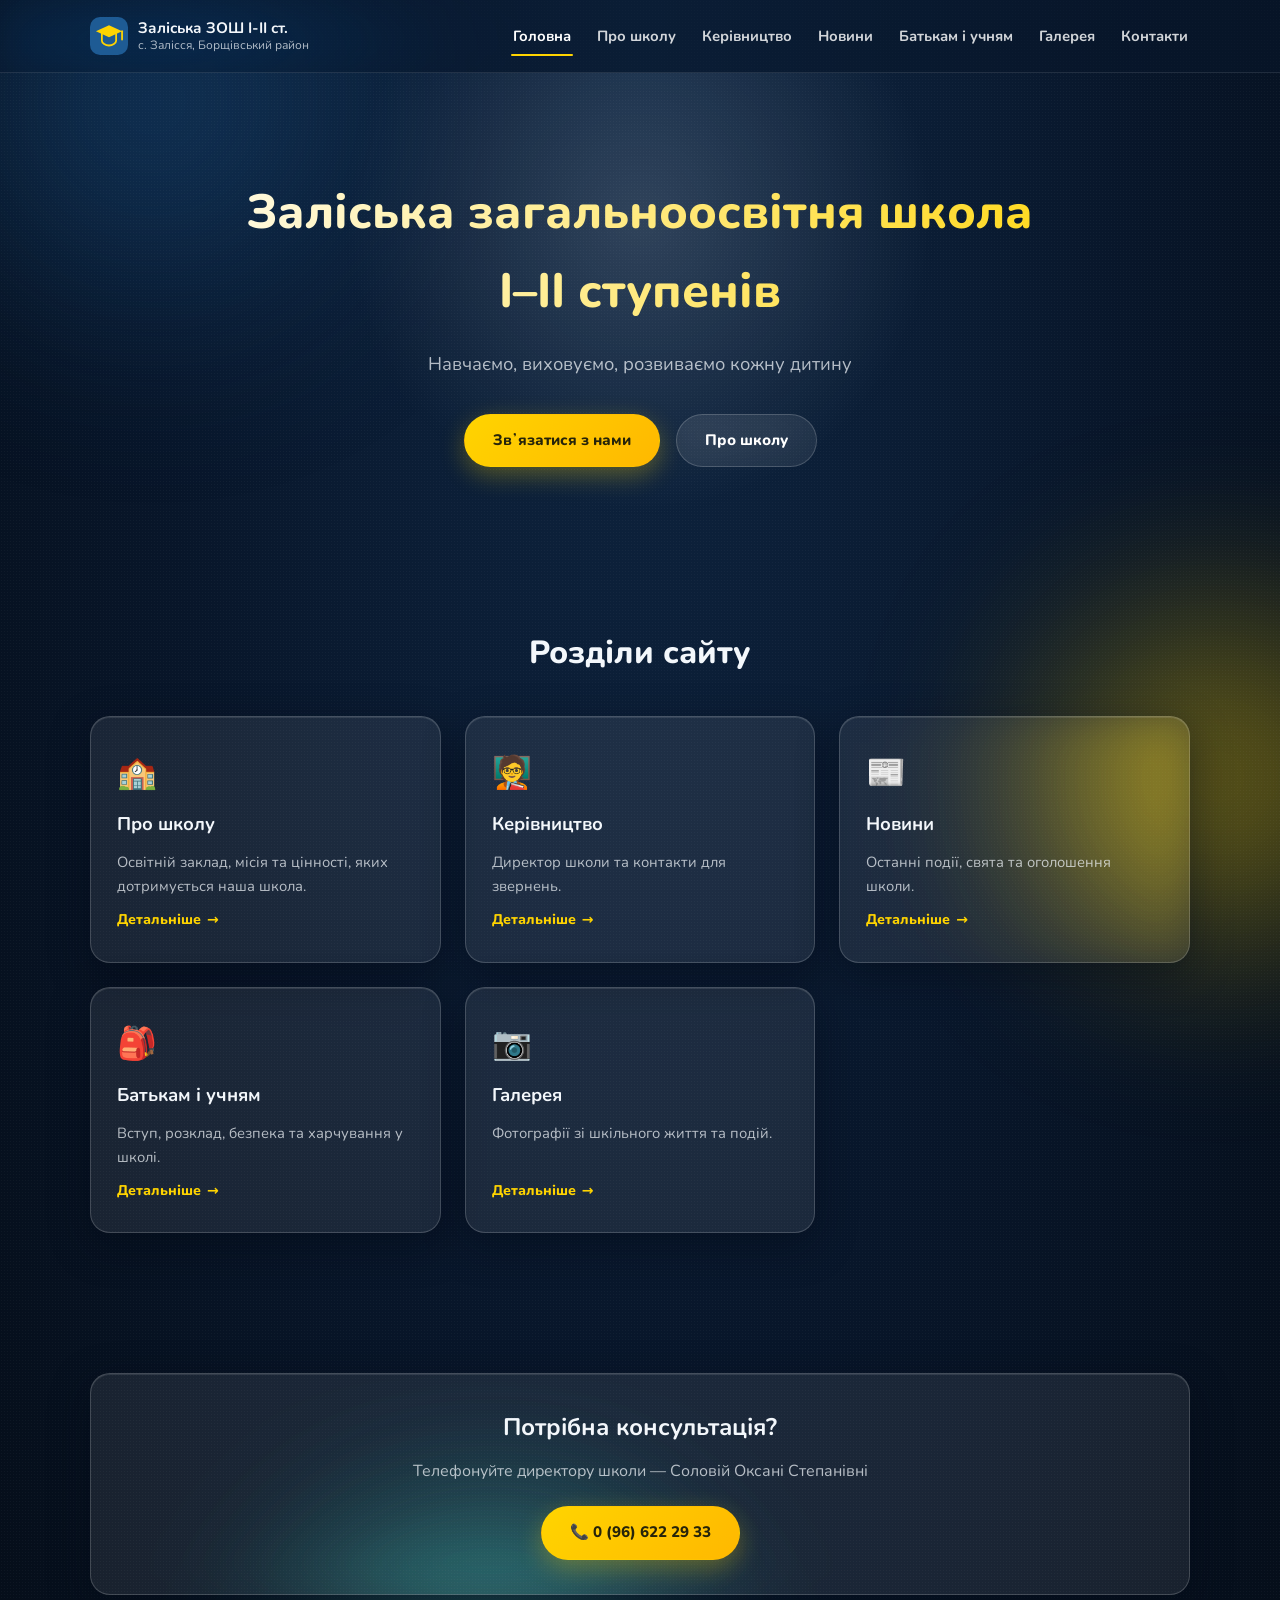
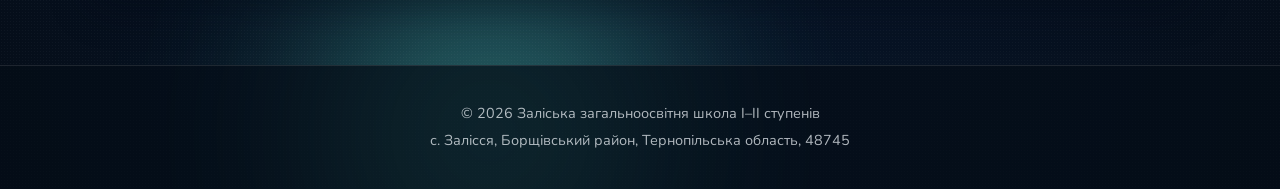
==== commit d0b37b49: "Remove Documents page and use full postal address for the map Drop the Documents tab (no real docume" ====
--- a/index.html
+++ b/index.html
@@ -39,7 +39,6 @@
       <a href="pro-shkolu.html">Про школу</a>
       <a href="kerivnytstvo.html">Керівництво</a>
       <a href="novyny.html">Новини</a>
-      <a href="dokumenty.html">Документи</a>
       <a href="batky-uchni.html">Батькам і учням</a>
       <a href="galereya.html">Галерея</a>
       <a href="kontakty.html">Контакти</a>
@@ -86,21 +85,14 @@
           <span class="highlight-link">Детальніше <span>→</span></span>
         </a>
 
-        <a class="highlight-card glass glass-hover reveal" style="--i:3" href="dokumenty.html">
-          <span class="highlight-icon">📄</span>
-          <h3>Документи</h3>
-          <p>Статут, освітня програма та інші офіційні документи.</p>
-          <span class="highlight-link">Детальніше <span>→</span></span>
-        </a>
-
-        <a class="highlight-card glass glass-hover reveal" style="--i:4" href="batky-uchni.html">
+        <a class="highlight-card glass glass-hover reveal" style="--i:3" href="batky-uchni.html">
           <span class="highlight-icon">🎒</span>
           <h3>Батькам і учням</h3>
           <p>Вступ, розклад, безпека та харчування у школі.</p>
           <span class="highlight-link">Детальніше <span>→</span></span>
         </a>
 
-        <a class="highlight-card glass glass-hover reveal" style="--i:5" href="galereya.html">
+        <a class="highlight-card glass glass-hover reveal" style="--i:4" href="galereya.html">
           <span class="highlight-icon">📷</span>
           <h3>Галерея</h3>
           <p>Фотографії зі шкільного життя та подій.</p>
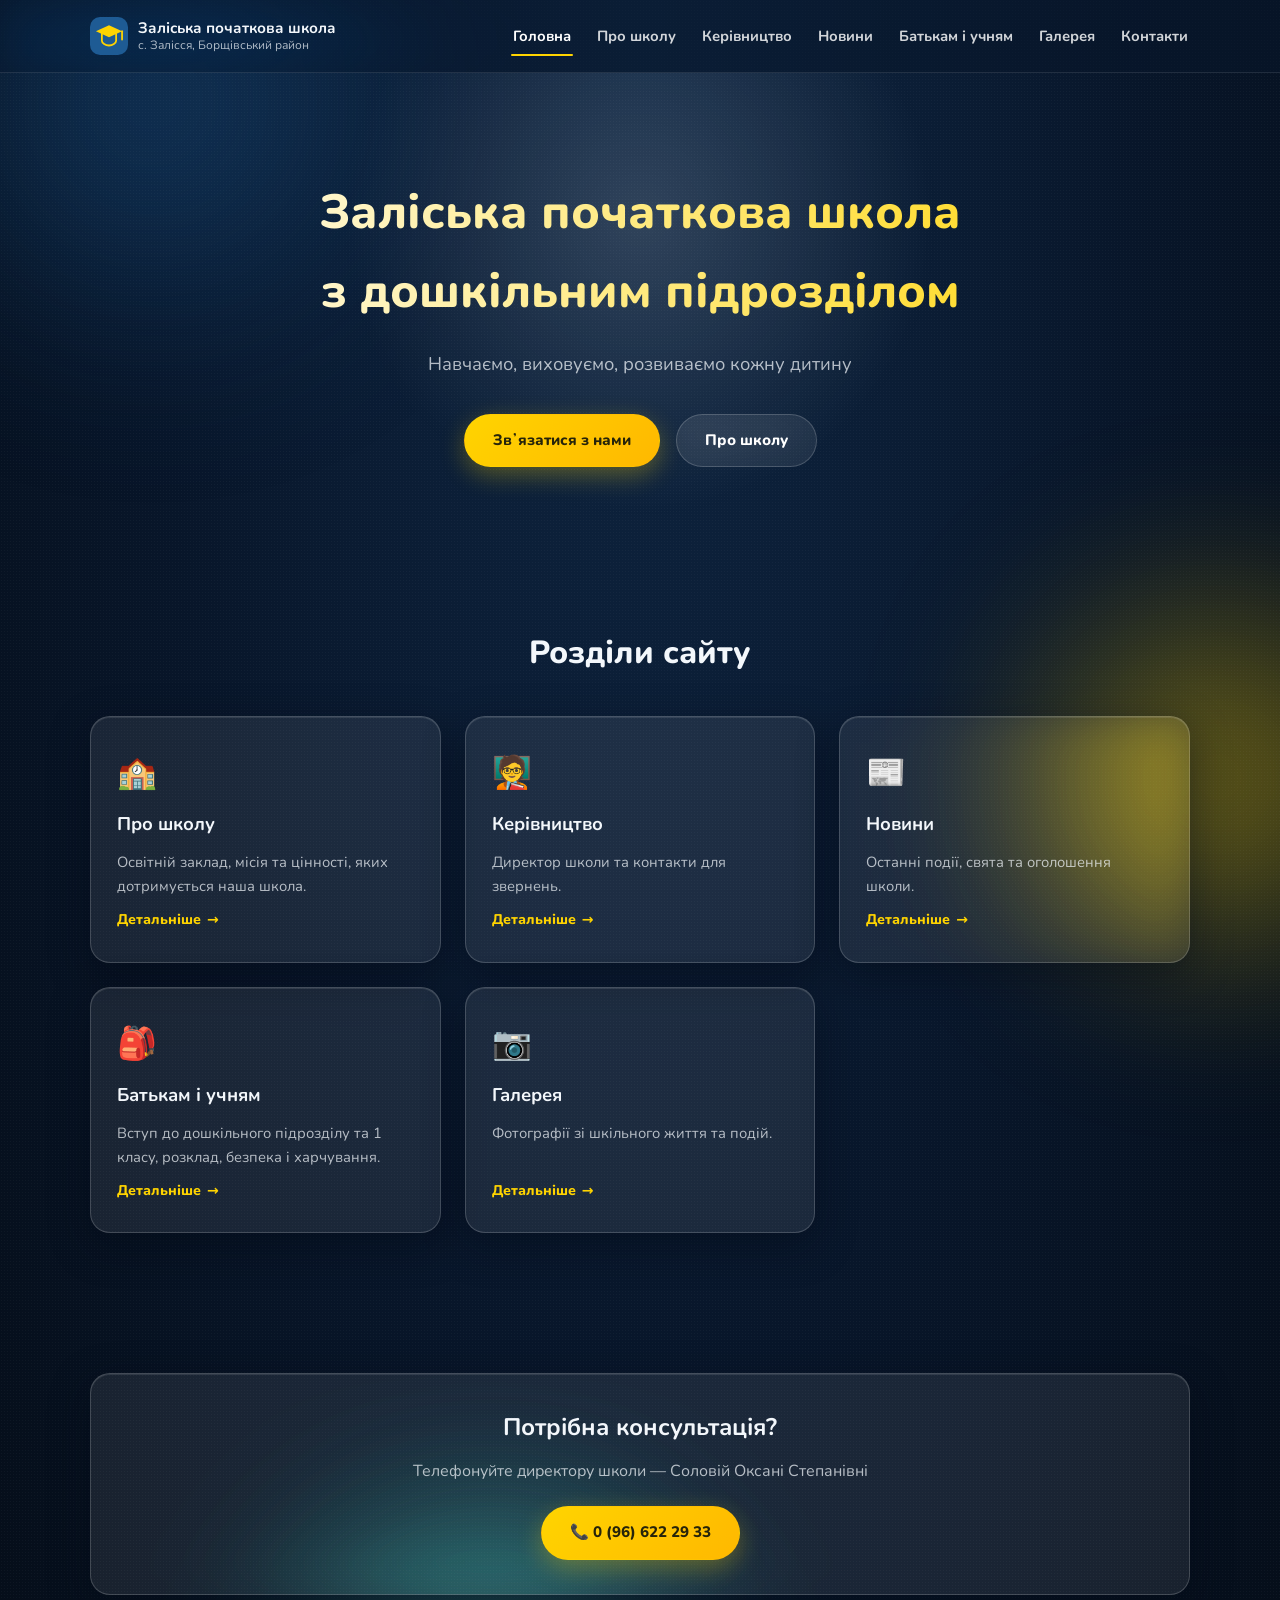
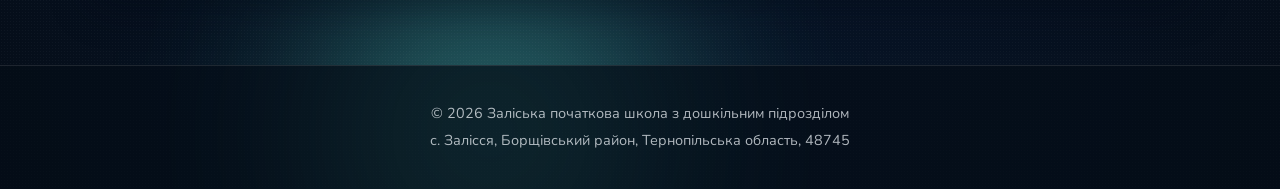
==== commit da2d6d03: "Rename institution to Zaliska primary school with preschool unit Replace all references to "Заліська" ====
--- a/index.html
+++ b/index.html
@@ -3,8 +3,8 @@
 <head>
 <meta charset="UTF-8">
 <meta name="viewport" content="width=device-width, initial-scale=1.0">
-<title>Заліська загальноосвітня школа І-ІІ ступенів</title>
-<meta name="description" content="Офіційний сайт Заліської загальноосвітньої школи І-ІІ ступенів, с. Залісся, Борщівський район, Тернопільська область.">
+<title>Заліська початкова школа з дошкільним підрозділом</title>
+<meta name="description" content="Офіційний сайт Заліської початкової школи з дошкільним підрозділом, с. Залісся, Борщівський район, Тернопільська область.">
 <link rel="icon" type="image/svg+xml" href="assets/favicon.svg">
 <link rel="preconnect" href="https://fonts.googleapis.com">
 <link rel="preconnect" href="https://fonts.gstatic.com" crossorigin>
@@ -25,7 +25,7 @@
     <a class="brand" href="index.html">
       <img src="assets/favicon.svg" alt="" class="brand-logo">
       <span class="brand-text">
-        <strong>Заліська ЗОШ І-ІІ ст.</strong>
+        <strong>Заліська початкова школа</strong>
         <small>с. Залісся, Борщівський район</small>
       </span>
     </a>
@@ -50,7 +50,7 @@
 
   <section class="hero">
     <div class="container hero-inner">
-      <h1>Заліська загальноосвітня школа<br>І–ІІ ступенів</h1>
+      <h1>Заліська початкова школа<br>з дошкільним підрозділом</h1>
       <p class="hero-subtitle">Навчаємо, виховуємо, розвиваємо кожну дитину</p>
       <div class="hero-actions">
         <a href="kontakty.html" class="btn btn-primary">Звʼязатися з нами</a>
@@ -88,7 +88,7 @@
         <a class="highlight-card glass glass-hover reveal" style="--i:3" href="batky-uchni.html">
           <span class="highlight-icon">🎒</span>
           <h3>Батькам і учням</h3>
-          <p>Вступ, розклад, безпека та харчування у школі.</p>
+          <p>Вступ до дошкільного підрозділу та 1 класу, розклад, безпека і харчування.</p>
           <span class="highlight-link">Детальніше <span>→</span></span>
         </a>
 
@@ -119,7 +119,7 @@
 
 <footer class="site-footer">
   <div class="container footer-inner">
-    <p>© <span id="year"></span> Заліська загальноосвітня школа І–ІІ ступенів</p>
+    <p>© <span id="year"></span> Заліська початкова школа з дошкільним підрозділом</p>
     <p>с. Залісся, Борщівський район, Тернопільська область, 48745</p>
   </div>
 </footer>
--- a/css/style.css
+++ b/css/style.css
@@ -668,7 +668,7 @@
 /* ---------- Parents & students ---------- */
 .parents-grid {
   display: grid;
-  grid-template-columns: repeat(4, 1fr);
+  grid-template-columns: repeat(3, 1fr);
   gap: 20px;
 }
 
@@ -691,7 +691,7 @@
 /* ---------- Gallery ---------- */
 .gallery-grid {
   display: grid;
-  grid-template-columns: repeat(4, 1fr);
+  grid-template-columns: repeat(3, 1fr);
   gap: 20px;
 }
 
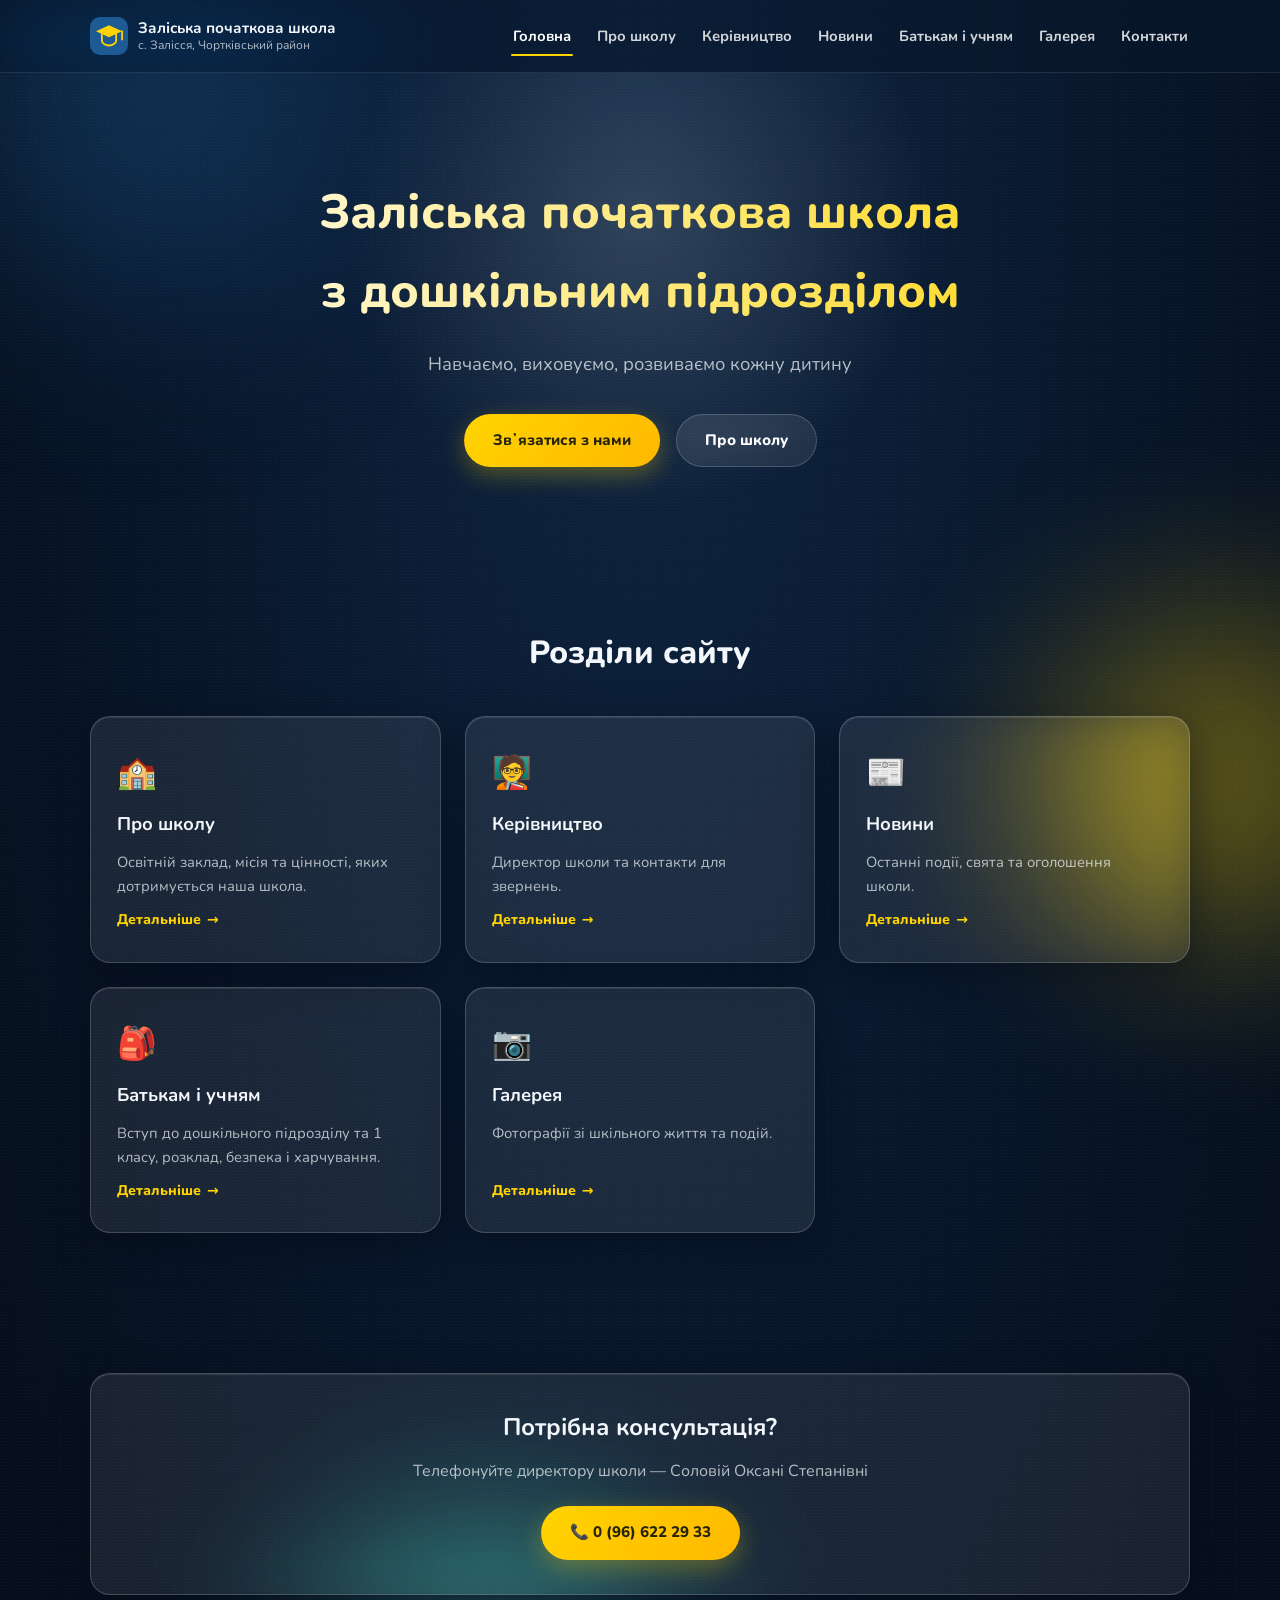
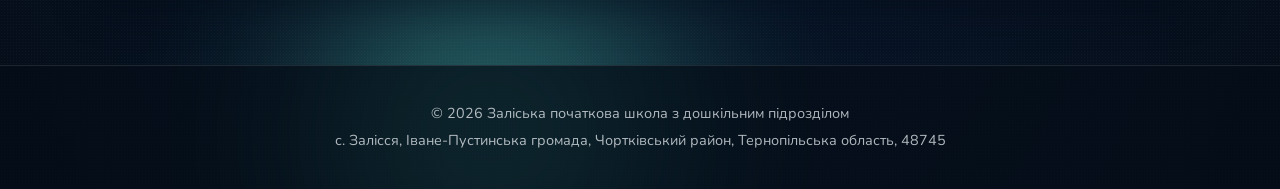
==== commit 89ab629a: "Update administrative division to Chortkiv district, Ivane-Pustyn hromada Replace all references to " ====
--- a/index.html
+++ b/index.html
@@ -4,7 +4,7 @@
 <meta charset="UTF-8">
 <meta name="viewport" content="width=device-width, initial-scale=1.0">
 <title>Заліська початкова школа з дошкільним підрозділом</title>
-<meta name="description" content="Офіційний сайт Заліської початкової школи з дошкільним підрозділом, с. Залісся, Борщівський район, Тернопільська область.">
+<meta name="description" content="Офіційний сайт Заліської початкової школи з дошкільним підрозділом, с. Залісся, Іване-Пустинська громада, Чортківський район, Тернопільська область.">
 <link rel="icon" type="image/svg+xml" href="assets/favicon.svg">
 <link rel="preconnect" href="https://fonts.googleapis.com">
 <link rel="preconnect" href="https://fonts.gstatic.com" crossorigin>
@@ -26,7 +26,7 @@
       <img src="assets/favicon.svg" alt="" class="brand-logo">
       <span class="brand-text">
         <strong>Заліська початкова школа</strong>
-        <small>с. Залісся, Борщівський район</small>
+        <small>с. Залісся, Чортківський район</small>
       </span>
     </a>
 
@@ -120,7 +120,7 @@
 <footer class="site-footer">
   <div class="container footer-inner">
     <p>© <span id="year"></span> Заліська початкова школа з дошкільним підрозділом</p>
-    <p>с. Залісся, Борщівський район, Тернопільська область, 48745</p>
+    <p>с. Залісся, Іване-Пустинська громада, Чортківський район, Тернопільська область, 48745</p>
   </div>
 </footer>
 
--- a/css/style.css
+++ b/css/style.css
@@ -689,29 +689,38 @@
 }
 
 /* ---------- Gallery ---------- */
-.gallery-grid {
+.gallery-group-title {
+  font-size: 1.3rem;
+  font-weight: 800;
+  margin: 0 0 22px;
+  text-align: center;
+}
+
+.photo-grid {
   display: grid;
   grid-template-columns: repeat(3, 1fr);
   gap: 20px;
-}
-
-.gallery-placeholder {
+  margin-bottom: 8px;
+}
+
+.gallery-photo {
+  margin: 0;
   aspect-ratio: 4 / 3;
   border-radius: var(--radius);
-  display: flex;
-  flex-direction: column;
-  align-items: center;
-  justify-content: center;
-  gap: 8px;
-  font-size: 2rem;
-  color: var(--color-teal);
-  cursor: default;
-}
-
-.gallery-placeholder span {
-  font-size: 0.85rem;
-  font-weight: 700;
-  color: var(--color-text-muted);
+  overflow: hidden;
+  padding: 0;
+}
+
+.gallery-photo img {
+  width: 100%;
+  height: 100%;
+  object-fit: cover;
+  display: block;
+  transition: transform 0.5s ease;
+}
+
+.gallery-photo:hover img {
+  transform: scale(1.07);
 }
 
 /* ---------- Contacts ---------- */
@@ -820,7 +829,7 @@
   }
 
   .parents-grid,
-  .gallery-grid,
+  .photo-grid,
   .docs-list {
     grid-template-columns: 1fr 1fr;
   }
@@ -866,7 +875,7 @@
   }
 
   .parents-grid,
-  .gallery-grid,
+  .photo-grid,
   .docs-list {
     grid-template-columns: 1fr;
   }
